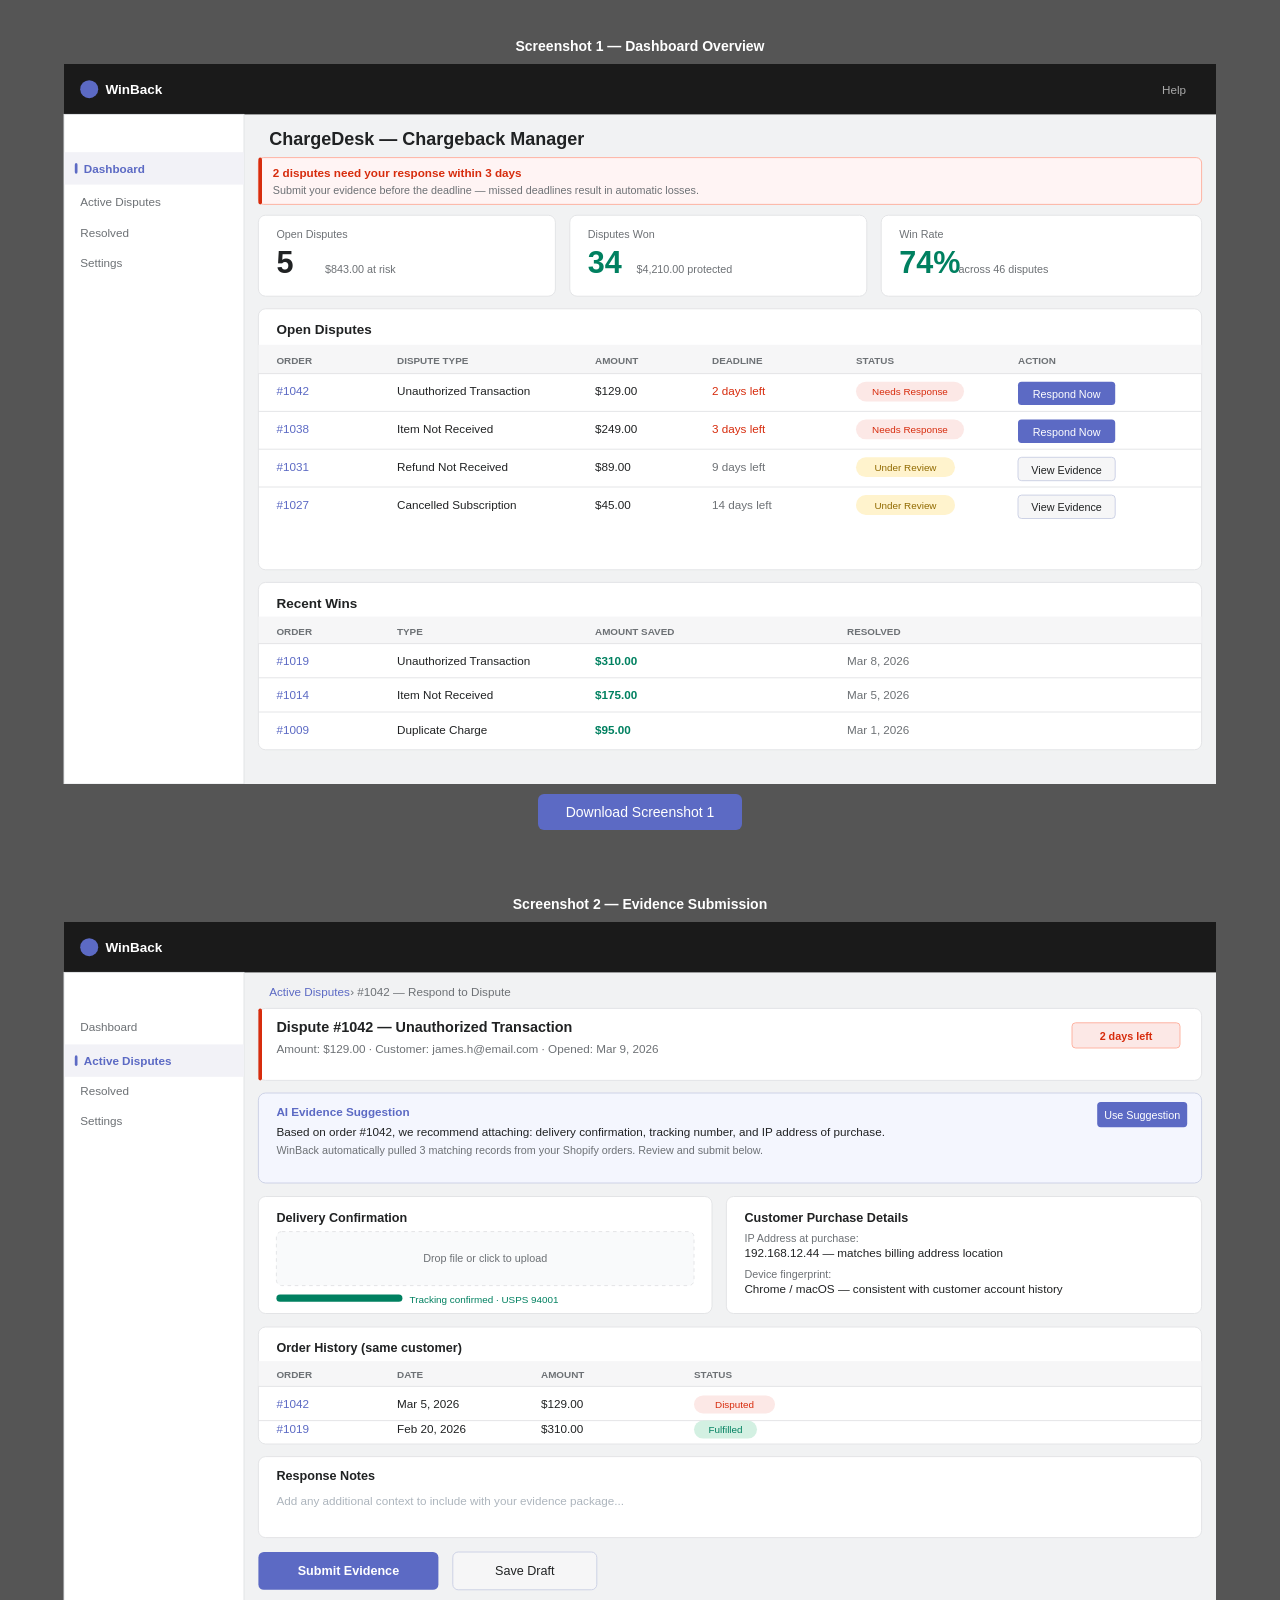
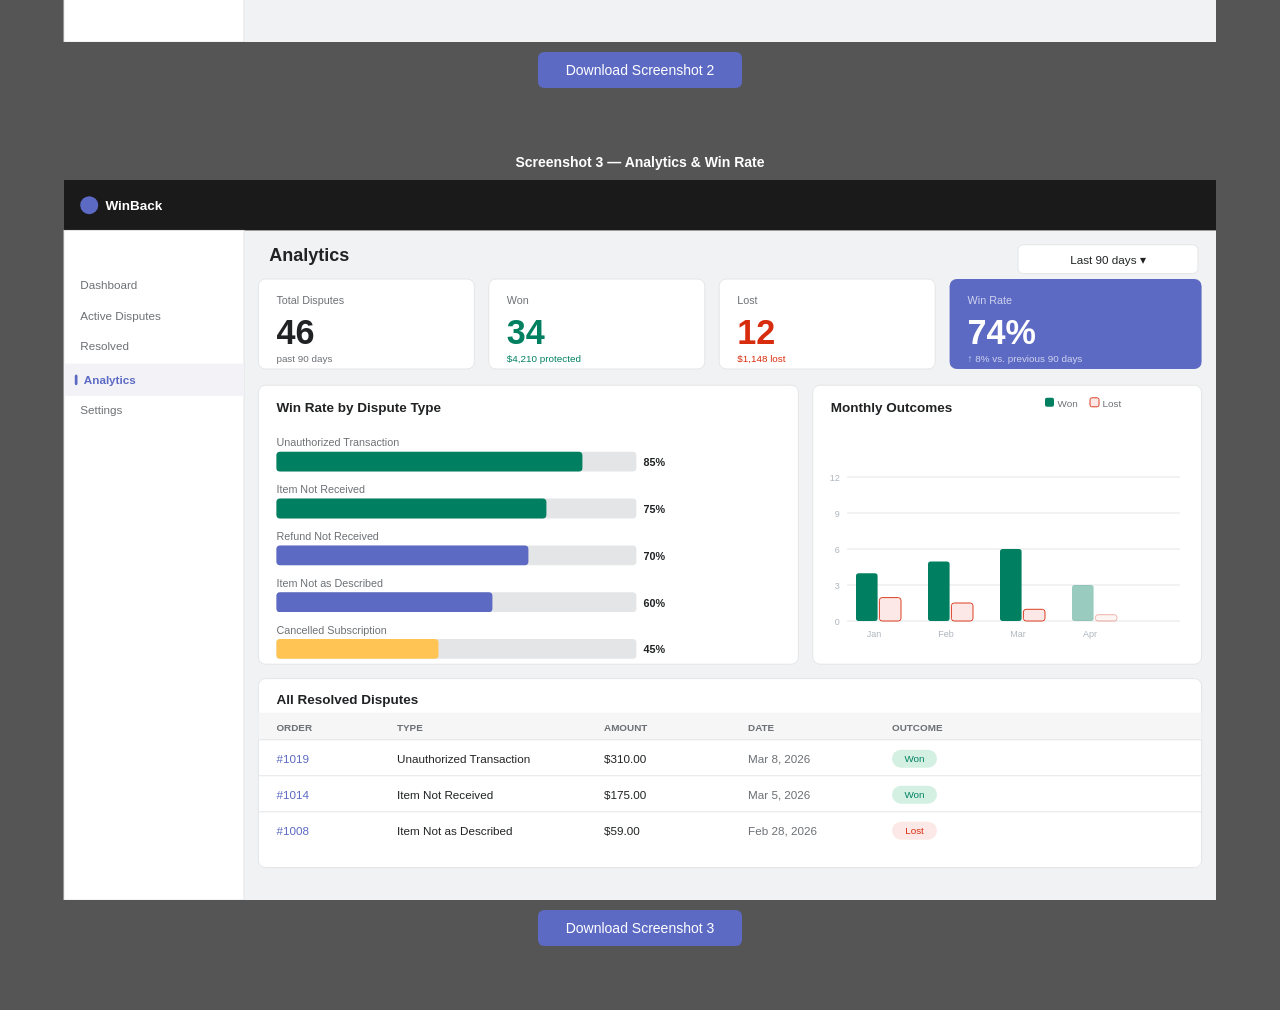
==== shopify-screenshot.html @ 207eb1f0 "Add self-contained Shopify screenshot export with all 3 screenshots Replaces screenshot-export.html " ====
<!DOCTYPE html>
<html>
<head>
<meta charset="utf-8">
<title>Shopify Screenshot Export</title>
<style>
  body { background: #555; display: flex; flex-direction: column; align-items: center; padding: 30px; font-family: sans-serif; gap: 40px; }
  .card { display: flex; flex-direction: column; align-items: center; gap: 10px; }
  .label { color: #fff; font-size: 14px; font-weight: 600; }
  button { padding: 10px 28px; background: #5c6ac4; color: #fff; border: none; border-radius: 6px; font-size: 14px; cursor: pointer; }
  button:hover { background: #4959bd; }
  .status { color: #cfe; font-size: 12px; min-height: 16px; }
  canvas { display: none; }
</style>
</head>
<body>

<!-- ===================== SCREENSHOT 1: Dashboard ===================== -->
<div class="card">
  <div class="label">Screenshot 1 — Dashboard Overview</div>
  <svg id="s1" xmlns="http://www.w3.org/2000/svg" width="1280" height="720" viewBox="0 0 1280 800">
    <defs><style>text{font-family:-apple-system,BlinkMacSystemFont,'Segoe UI',sans-serif;}</style></defs>
    <rect width="1280" height="800" fill="#f1f2f3"/>
    <!-- Nav -->
    <rect width="1280" height="56" fill="#1a1a1a"/>
    <circle cx="28" cy="28" r="10" fill="#5c6ac4"/>
    <text x="46" y="33" fill="#fff" font-size="15" font-weight="600">WinBack</text>
    <text x="1220" y="33" fill="#aaa" font-size="13">Help</text>
    <!-- Sidebar -->
    <rect x="0" y="56" width="200" height="744" fill="#fff" stroke="#e1e3e5" stroke-width="1"/>
    <rect x="0" y="98" width="200" height="36" fill="#f2f2f7"/>
    <rect x="12" y="110" width="3" height="12" rx="2" fill="#5c6ac4"/>
    <text x="22" y="121" fill="#5c6ac4" font-size="13" font-weight="600">Dashboard</text>
    <text x="18" y="158" fill="#6d7175" font-size="13">Active Disputes</text>
    <text x="18" y="192" fill="#6d7175" font-size="13">Resolved</text>
    <text x="18" y="226" fill="#6d7175" font-size="13">Settings</text>
    <!-- Page title -->
    <text x="228" y="90" fill="#202223" font-size="20" font-weight="700">ChargeDesk — Chargeback Manager</text>
    <!-- Alert banner -->
    <rect x="216" y="104" width="1048" height="52" rx="6" fill="#fff4f4" stroke="#fead9a" stroke-width="1"/>
    <rect x="216" y="104" width="4" height="52" rx="2" fill="#d72c0d"/>
    <text x="232" y="126" fill="#d72c0d" font-size="13" font-weight="600">2 disputes need your response within 3 days</text>
    <text x="232" y="144" fill="#6d7175" font-size="12">Submit your evidence before the deadline — missed deadlines result in automatic losses.</text>
    <!-- Stat cards -->
    <rect x="216" y="168" width="330" height="90" rx="8" fill="#fff" stroke="#e1e3e5" stroke-width="1"/>
    <text x="236" y="193" fill="#6d7175" font-size="12">Open Disputes</text>
    <text x="236" y="232" fill="#202223" font-size="34" font-weight="700">5</text>
    <text x="290" y="232" fill="#6d7175" font-size="12">$843.00 at risk</text>
    <rect x="562" y="168" width="330" height="90" rx="8" fill="#fff" stroke="#e1e3e5" stroke-width="1"/>
    <text x="582" y="193" fill="#6d7175" font-size="12">Disputes Won</text>
    <text x="582" y="232" fill="#008060" font-size="34" font-weight="700">34</text>
    <text x="636" y="232" fill="#6d7175" font-size="12">$4,210.00 protected</text>
    <rect x="908" y="168" width="356" height="90" rx="8" fill="#fff" stroke="#e1e3e5" stroke-width="1"/>
    <text x="928" y="193" fill="#6d7175" font-size="12">Win Rate</text>
    <text x="928" y="232" fill="#008060" font-size="34" font-weight="700">74%</text>
    <text x="994" y="232" fill="#6d7175" font-size="12">across 46 disputes</text>
    <!-- Open Disputes table -->
    <rect x="216" y="272" width="1048" height="290" rx="8" fill="#fff" stroke="#e1e3e5" stroke-width="1"/>
    <text x="236" y="300" fill="#202223" font-size="15" font-weight="600">Open Disputes</text>
    <rect x="216" y="312" width="1048" height="32" fill="#f6f6f7"/>
    <text x="236" y="333" fill="#6d7175" font-size="11" font-weight="600">ORDER</text>
    <text x="370" y="333" fill="#6d7175" font-size="11" font-weight="600">DISPUTE TYPE</text>
    <text x="590" y="333" fill="#6d7175" font-size="11" font-weight="600">AMOUNT</text>
    <text x="720" y="333" fill="#6d7175" font-size="11" font-weight="600">DEADLINE</text>
    <text x="880" y="333" fill="#6d7175" font-size="11" font-weight="600">STATUS</text>
    <text x="1060" y="333" fill="#6d7175" font-size="11" font-weight="600">ACTION</text>
    <line x1="216" y1="344" x2="1264" y2="344" stroke="#e1e3e5" stroke-width="1"/>
    <text x="236" y="368" fill="#5c6ac4" font-size="13">#1042</text>
    <text x="370" y="368" fill="#202223" font-size="13">Unauthorized Transaction</text>
    <text x="590" y="368" fill="#202223" font-size="13">$129.00</text>
    <text x="720" y="368" fill="#d72c0d" font-size="13">2 days left</text>
    <rect x="880" y="353" width="120" height="22" rx="11" fill="#fce8e6"/>
    <text x="940" y="368" fill="#d72c0d" font-size="11" text-anchor="middle">Needs Response</text>
    <rect x="1060" y="353" width="108" height="26" rx="4" fill="#5c6ac4"/>
    <text x="1114" y="371" fill="#fff" font-size="12" text-anchor="middle">Respond Now</text>
    <line x1="216" y1="386" x2="1264" y2="386" stroke="#e1e3e5" stroke-width="1"/>
    <text x="236" y="410" fill="#5c6ac4" font-size="13">#1038</text>
    <text x="370" y="410" fill="#202223" font-size="13">Item Not Received</text>
    <text x="590" y="410" fill="#202223" font-size="13">$249.00</text>
    <text x="720" y="410" fill="#d72c0d" font-size="13">3 days left</text>
    <rect x="880" y="395" width="120" height="22" rx="11" fill="#fce8e6"/>
    <text x="940" y="410" fill="#d72c0d" font-size="11" text-anchor="middle">Needs Response</text>
    <rect x="1060" y="395" width="108" height="26" rx="4" fill="#5c6ac4"/>
    <text x="1114" y="413" fill="#fff" font-size="12" text-anchor="middle">Respond Now</text>
    <line x1="216" y1="428" x2="1264" y2="428" stroke="#e1e3e5" stroke-width="1"/>
    <text x="236" y="452" fill="#5c6ac4" font-size="13">#1031</text>
    <text x="370" y="452" fill="#202223" font-size="13">Refund Not Received</text>
    <text x="590" y="452" fill="#202223" font-size="13">$89.00</text>
    <text x="720" y="452" fill="#6d7175" font-size="13">9 days left</text>
    <rect x="880" y="437" width="110" height="22" rx="11" fill="#fff3cd"/>
    <text x="935" y="452" fill="#916a00" font-size="11" text-anchor="middle">Under Review</text>
    <rect x="1060" y="437" width="108" height="26" rx="4" fill="#f6f6f7" stroke="#c9cfe4" stroke-width="1"/>
    <text x="1114" y="455" fill="#202223" font-size="12" text-anchor="middle">View Evidence</text>
    <line x1="216" y1="470" x2="1264" y2="470" stroke="#e1e3e5" stroke-width="1"/>
    <text x="236" y="494" fill="#5c6ac4" font-size="13">#1027</text>
    <text x="370" y="494" fill="#202223" font-size="13">Cancelled Subscription</text>
    <text x="590" y="494" fill="#202223" font-size="13">$45.00</text>
    <text x="720" y="494" fill="#6d7175" font-size="13">14 days left</text>
    <rect x="880" y="479" width="110" height="22" rx="11" fill="#fff3cd"/>
    <text x="935" y="494" fill="#916a00" font-size="11" text-anchor="middle">Under Review</text>
    <rect x="1060" y="479" width="108" height="26" rx="4" fill="#f6f6f7" stroke="#c9cfe4" stroke-width="1"/>
    <text x="1114" y="497" fill="#202223" font-size="12" text-anchor="middle">View Evidence</text>
    <!-- Recent wins -->
    <rect x="216" y="576" width="1048" height="186" rx="8" fill="#fff" stroke="#e1e3e5" stroke-width="1"/>
    <text x="236" y="604" fill="#202223" font-size="15" font-weight="600">Recent Wins</text>
    <rect x="216" y="614" width="1048" height="30" fill="#f6f6f7"/>
    <text x="236" y="634" fill="#6d7175" font-size="11" font-weight="600">ORDER</text>
    <text x="370" y="634" fill="#6d7175" font-size="11" font-weight="600">TYPE</text>
    <text x="590" y="634" fill="#6d7175" font-size="11" font-weight="600">AMOUNT SAVED</text>
    <text x="870" y="634" fill="#6d7175" font-size="11" font-weight="600">RESOLVED</text>
    <line x1="216" y1="644" x2="1264" y2="644" stroke="#e1e3e5" stroke-width="1"/>
    <text x="236" y="668" fill="#5c6ac4" font-size="13">#1019</text>
    <text x="370" y="668" fill="#202223" font-size="13">Unauthorized Transaction</text>
    <text x="590" y="668" fill="#008060" font-size="13" font-weight="600">$310.00</text>
    <text x="870" y="668" fill="#6d7175" font-size="13">Mar 8, 2026</text>
    <line x1="216" y1="682" x2="1264" y2="682" stroke="#e1e3e5" stroke-width="1"/>
    <text x="236" y="706" fill="#5c6ac4" font-size="13">#1014</text>
    <text x="370" y="706" fill="#202223" font-size="13">Item Not Received</text>
    <text x="590" y="706" fill="#008060" font-size="13" font-weight="600">$175.00</text>
    <text x="870" y="706" fill="#6d7175" font-size="13">Mar 5, 2026</text>
    <line x1="216" y1="720" x2="1264" y2="720" stroke="#e1e3e5" stroke-width="1"/>
    <text x="236" y="744" fill="#5c6ac4" font-size="13">#1009</text>
    <text x="370" y="744" fill="#202223" font-size="13">Duplicate Charge</text>
    <text x="590" y="744" fill="#008060" font-size="13" font-weight="600">$95.00</text>
    <text x="870" y="744" fill="#6d7175" font-size="13">Mar 1, 2026</text>
  </svg>
  <button onclick="dl('s1','winback-screenshot-1.png','st1')">Download Screenshot 1</button>
  <div class="status" id="st1"></div>
</div>

<!-- ===================== SCREENSHOT 2: Evidence Submission ===================== -->
<div class="card">
  <div class="label">Screenshot 2 — Evidence Submission</div>
  <svg id="s2" xmlns="http://www.w3.org/2000/svg" width="1280" height="720" viewBox="0 0 1280 800">
    <defs><style>text{font-family:-apple-system,BlinkMacSystemFont,'Segoe UI',sans-serif;}</style></defs>
    <rect width="1280" height="800" fill="#f1f2f3"/>
    <!-- Nav -->
    <rect width="1280" height="56" fill="#1a1a1a"/>
    <circle cx="28" cy="28" r="10" fill="#5c6ac4"/>
    <text x="46" y="33" fill="#fff" font-size="15" font-weight="600">WinBack</text>
    <!-- Sidebar -->
    <rect x="0" y="56" width="200" height="744" fill="#fff" stroke="#e1e3e5" stroke-width="1"/>
    <text x="18" y="121" fill="#6d7175" font-size="13">Dashboard</text>
    <rect x="0" y="136" width="200" height="36" fill="#f2f2f7"/>
    <rect x="12" y="148" width="3" height="12" rx="2" fill="#5c6ac4"/>
    <text x="22" y="159" fill="#5c6ac4" font-size="13" font-weight="600">Active Disputes</text>
    <text x="18" y="192" fill="#6d7175" font-size="13">Resolved</text>
    <text x="18" y="226" fill="#6d7175" font-size="13">Settings</text>
    <!-- Breadcrumb -->
    <text x="228" y="82" fill="#5c6ac4" font-size="13">Active Disputes</text>
    <text x="318" y="82" fill="#6d7175" font-size="13"> › #1042 — Respond to Dispute</text>
    <!-- Dispute header card -->
    <rect x="216" y="96" width="1048" height="80" rx="8" fill="#fff" stroke="#e1e3e5" stroke-width="1"/>
    <rect x="216" y="96" width="4" height="80" rx="2" fill="#d72c0d"/>
    <text x="236" y="122" fill="#202223" font-size="16" font-weight="700">Dispute #1042 — Unauthorized Transaction</text>
    <text x="236" y="146" fill="#6d7175" font-size="13">Amount: $129.00 · Customer: james.h@email.com · Opened: Mar 9, 2026</text>
    <rect x="1120" y="112" width="120" height="28" rx="4" fill="#fce8e6" stroke="#fead9a" stroke-width="1"/>
    <text x="1180" y="131" fill="#d72c0d" font-size="12" text-anchor="middle" font-weight="600">2 days left</text>
    <!-- AI Suggestion box -->
    <rect x="216" y="190" width="1048" height="100" rx="8" fill="#f4f6fe" stroke="#c9cfe4" stroke-width="1"/>
    <text x="236" y="216" fill="#5c6ac4" font-size="13" font-weight="600">AI Evidence Suggestion</text>
    <text x="236" y="238" fill="#202223" font-size="13">Based on order #1042, we recommend attaching: delivery confirmation, tracking number, and IP address of purchase.</text>
    <text x="236" y="258" fill="#6d7175" font-size="12">WinBack automatically pulled 3 matching records from your Shopify orders. Review and submit below.</text>
    <rect x="1148" y="200" width="100" height="28" rx="4" fill="#5c6ac4"/>
    <text x="1198" y="219" fill="#fff" font-size="12" text-anchor="middle">Use Suggestion</text>
    <!-- Evidence sections -->
    <!-- Delivery confirmation -->
    <rect x="216" y="305" width="504" height="130" rx="8" fill="#fff" stroke="#e1e3e5" stroke-width="1"/>
    <text x="236" y="333" fill="#202223" font-size="14" font-weight="600">Delivery Confirmation</text>
    <rect x="236" y="344" width="464" height="60" rx="6" fill="#f9fafb" stroke="#e1e3e5" stroke-width="1" stroke-dasharray="4,4"/>
    <text x="468" y="378" fill="#6d7175" font-size="12" text-anchor="middle">Drop file or click to upload</text>
    <rect x="236" y="414" width="140" height="8" rx="4" fill="#008060"/>
    <text x="384" y="423" fill="#008060" font-size="11"> Tracking confirmed · USPS 94001</text>
    <!-- Customer details -->
    <rect x="736" y="305" width="528" height="130" rx="8" fill="#fff" stroke="#e1e3e5" stroke-width="1"/>
    <text x="756" y="333" fill="#202223" font-size="14" font-weight="600">Customer Purchase Details</text>
    <text x="756" y="356" fill="#6d7175" font-size="12">IP Address at purchase:</text>
    <text x="756" y="372" fill="#202223" font-size="13">192.168.12.44 — matches billing address location</text>
    <text x="756" y="396" fill="#6d7175" font-size="12">Device fingerprint:</text>
    <text x="756" y="412" fill="#202223" font-size="13">Chrome / macOS — consistent with customer account history</text>
    <!-- Order history -->
    <rect x="216" y="450" width="1048" height="130" rx="8" fill="#fff" stroke="#e1e3e5" stroke-width="1"/>
    <text x="236" y="478" fill="#202223" font-size="14" font-weight="600">Order History (same customer)</text>
    <rect x="216" y="488" width="1048" height="28" fill="#f6f6f7"/>
    <text x="236" y="507" fill="#6d7175" font-size="11" font-weight="600">ORDER</text>
    <text x="370" y="507" fill="#6d7175" font-size="11" font-weight="600">DATE</text>
    <text x="530" y="507" fill="#6d7175" font-size="11" font-weight="600">AMOUNT</text>
    <text x="700" y="507" fill="#6d7175" font-size="11" font-weight="600">STATUS</text>
    <line x1="216" y1="516" x2="1264" y2="516" stroke="#e1e3e5" stroke-width="1"/>
    <text x="236" y="540" fill="#5c6ac4" font-size="13">#1042</text>
    <text x="370" y="540" fill="#202223" font-size="13">Mar 5, 2026</text>
    <text x="530" y="540" fill="#202223" font-size="13">$129.00</text>
    <rect x="700" y="526" width="90" height="20" rx="10" fill="#fce8e6"/>
    <text x="745" y="540" fill="#d72c0d" font-size="11" text-anchor="middle">Disputed</text>
    <line x1="216" y1="554" x2="1264" y2="554" stroke="#e1e3e5" stroke-width="1"/>
    <text x="236" y="568" fill="#5c6ac4" font-size="13">#1019</text>
    <text x="370" y="568" fill="#202223" font-size="13">Feb 20, 2026</text>
    <text x="530" y="568" fill="#202223" font-size="13">$310.00</text>
    <rect x="700" y="554" width="70" height="20" rx="10" fill="#d3f0e2"/>
    <text x="735" y="568" fill="#008060" font-size="11" text-anchor="middle">Fulfilled</text>
    <!-- Response notes -->
    <rect x="216" y="594" width="1048" height="90" rx="8" fill="#fff" stroke="#e1e3e5" stroke-width="1"/>
    <text x="236" y="620" fill="#202223" font-size="14" font-weight="600">Response Notes</text>
    <text x="236" y="648" fill="#adb5bd" font-size="13">Add any additional context to include with your evidence package...</text>
    <!-- Submit button -->
    <rect x="216" y="700" width="200" height="42" rx="6" fill="#5c6ac4"/>
    <text x="316" y="726" fill="#fff" font-size="14" text-anchor="middle" font-weight="600">Submit Evidence</text>
    <rect x="432" y="700" width="160" height="42" rx="6" fill="#f6f6f7" stroke="#c9cfe4" stroke-width="1"/>
    <text x="512" y="726" fill="#202223" font-size="14" text-anchor="middle">Save Draft</text>
  </svg>
  <button onclick="dl('s2','winback-screenshot-2.png','st2')">Download Screenshot 2</button>
  <div class="status" id="st2"></div>
</div>

<!-- ===================== SCREENSHOT 3: Analytics / Win Rate ===================== -->
<div class="card">
  <div class="label">Screenshot 3 — Analytics &amp; Win Rate</div>
  <svg id="s3" xmlns="http://www.w3.org/2000/svg" width="1280" height="720" viewBox="0 0 1280 800">
    <defs><style>text{font-family:-apple-system,BlinkMacSystemFont,'Segoe UI',sans-serif;}</style></defs>
    <rect width="1280" height="800" fill="#f1f2f3"/>
    <!-- Nav -->
    <rect width="1280" height="56" fill="#1a1a1a"/>
    <circle cx="28" cy="28" r="10" fill="#5c6ac4"/>
    <text x="46" y="33" fill="#fff" font-size="15" font-weight="600">WinBack</text>
    <!-- Sidebar -->
    <rect x="0" y="56" width="200" height="744" fill="#fff" stroke="#e1e3e5" stroke-width="1"/>
    <text x="18" y="121" fill="#6d7175" font-size="13">Dashboard</text>
    <text x="18" y="155" fill="#6d7175" font-size="13">Active Disputes</text>
    <text x="18" y="189" fill="#6d7175" font-size="13">Resolved</text>
    <rect x="0" y="204" width="200" height="36" fill="#f2f2f7"/>
    <rect x="12" y="216" width="3" height="12" rx="2" fill="#5c6ac4"/>
    <text x="22" y="227" fill="#5c6ac4" font-size="13" font-weight="600">Analytics</text>
    <text x="18" y="260" fill="#6d7175" font-size="13">Settings</text>
    <!-- Page title -->
    <text x="228" y="90" fill="#202223" font-size="20" font-weight="700">Analytics</text>
    <!-- Date filter -->
    <rect x="1060" y="72" width="200" height="32" rx="6" fill="#fff" stroke="#e1e3e5" stroke-width="1"/>
    <text x="1160" y="93" fill="#202223" font-size="13" text-anchor="middle">Last 90 days ▾</text>
    <!-- Top stat cards -->
    <rect x="216" y="110" width="240" height="100" rx="8" fill="#fff" stroke="#e1e3e5" stroke-width="1"/>
    <text x="236" y="138" fill="#6d7175" font-size="12">Total Disputes</text>
    <text x="236" y="182" fill="#202223" font-size="38" font-weight="700">46</text>
    <text x="236" y="202" fill="#6d7175" font-size="11">past 90 days</text>

    <rect x="472" y="110" width="240" height="100" rx="8" fill="#fff" stroke="#e1e3e5" stroke-width="1"/>
    <text x="492" y="138" fill="#6d7175" font-size="12">Won</text>
    <text x="492" y="182" fill="#008060" font-size="38" font-weight="700">34</text>
    <text x="492" y="202" fill="#008060" font-size="11">$4,210 protected</text>

    <rect x="728" y="110" width="240" height="100" rx="8" fill="#fff" stroke="#e1e3e5" stroke-width="1"/>
    <text x="748" y="138" fill="#6d7175" font-size="12">Lost</text>
    <text x="748" y="182" fill="#d72c0d" font-size="38" font-weight="700">12</text>
    <text x="748" y="202" fill="#d72c0d" font-size="11">$1,148 lost</text>

    <rect x="984" y="110" width="280" height="100" rx="8" fill="#5c6ac4"/>
    <text x="1004" y="138" fill="rgba(255,255,255,0.7)" font-size="12">Win Rate</text>
    <text x="1004" y="182" fill="#fff" font-size="38" font-weight="700">74%</text>
    <text x="1004" y="202" fill="rgba(255,255,255,0.7)" font-size="11">↑ 8% vs. previous 90 days</text>

    <!-- Win rate by type chart -->
    <rect x="216" y="228" width="600" height="310" rx="8" fill="#fff" stroke="#e1e3e5" stroke-width="1"/>
    <text x="236" y="258" fill="#202223" font-size="15" font-weight="600">Win Rate by Dispute Type</text>
    <!-- bars -->
    <!-- Unauthorized -->
    <text x="236" y="296" fill="#6d7175" font-size="12">Unauthorized Transaction</text>
    <rect x="236" y="302" width="400" height="22" rx="4" fill="#e4e5e7"/>
    <rect x="236" y="302" width="340" height="22" rx="4" fill="#008060"/>
    <text x="644" y="318" fill="#202223" font-size="12" font-weight="600">85%</text>
    <!-- Item Not Received -->
    <text x="236" y="348" fill="#6d7175" font-size="12">Item Not Received</text>
    <rect x="236" y="354" width="400" height="22" rx="4" fill="#e4e5e7"/>
    <rect x="236" y="354" width="300" height="22" rx="4" fill="#008060"/>
    <text x="644" y="370" fill="#202223" font-size="12" font-weight="600">75%</text>
    <!-- Refund Not Received -->
    <text x="236" y="400" fill="#6d7175" font-size="12">Refund Not Received</text>
    <rect x="236" y="406" width="400" height="22" rx="4" fill="#e4e5e7"/>
    <rect x="236" y="406" width="280" height="22" rx="4" fill="#5c6ac4"/>
    <text x="644" y="422" fill="#202223" font-size="12" font-weight="600">70%</text>
    <!-- Item Not as Described -->
    <text x="236" y="452" fill="#6d7175" font-size="12">Item Not as Described</text>
    <rect x="236" y="458" width="400" height="22" rx="4" fill="#e4e5e7"/>
    <rect x="236" y="458" width="240" height="22" rx="4" fill="#5c6ac4"/>
    <text x="644" y="474" fill="#202223" font-size="12" font-weight="600">60%</text>
    <!-- Cancelled Subscription -->
    <text x="236" y="504" fill="#6d7175" font-size="12">Cancelled Subscription</text>
    <rect x="236" y="510" width="400" height="22" rx="4" fill="#e4e5e7"/>
    <rect x="236" y="510" width="180" height="22" rx="4" fill="#ffc453"/>
    <text x="644" y="526" fill="#202223" font-size="12" font-weight="600">45%</text>

    <!-- Monthly trend chart -->
    <rect x="832" y="228" width="432" height="310" rx="8" fill="#fff" stroke="#e1e3e5" stroke-width="1"/>
    <text x="852" y="258" fill="#202223" font-size="15" font-weight="600">Monthly Outcomes</text>
    <!-- Legend -->
    <rect x="1090" y="242" width="10" height="10" rx="2" fill="#008060"/>
    <text x="1104" y="252" fill="#6d7175" font-size="11">Won</text>
    <rect x="1140" y="242" width="10" height="10" rx="2" fill="#fce8e6" stroke="#d72c0d" stroke-width="1"/>
    <text x="1154" y="252" fill="#6d7175" font-size="11">Lost</text>
    <!-- Chart area -->
    <line x1="870" y1="490" x2="1240" y2="490" stroke="#e1e3e5" stroke-width="1"/>
    <line x1="870" y1="450" x2="1240" y2="450" stroke="#e1e3e5" stroke-width="1"/>
    <line x1="870" y1="410" x2="1240" y2="410" stroke="#e1e3e5" stroke-width="1"/>
    <line x1="870" y1="370" x2="1240" y2="370" stroke="#e1e3e5" stroke-width="1"/>
    <line x1="870" y1="330" x2="1240" y2="330" stroke="#e1e3e5" stroke-width="1"/>
    <!-- Y labels -->
    <text x="862" y="494" fill="#adb5bd" font-size="10" text-anchor="end">0</text>
    <text x="862" y="454" fill="#adb5bd" font-size="10" text-anchor="end">3</text>
    <text x="862" y="414" fill="#adb5bd" font-size="10" text-anchor="end">6</text>
    <text x="862" y="374" fill="#adb5bd" font-size="10" text-anchor="end">9</text>
    <text x="862" y="334" fill="#adb5bd" font-size="10" text-anchor="end">12</text>
    <!-- Bars: Jan -->
    <rect x="880" y="437" width="24" height="53" rx="3" fill="#008060"/>
    <rect x="906" y="464" width="24" height="26" rx="3" fill="#fce8e6" stroke="#d72c0d" stroke-width="1"/>
    <text x="900" y="508" fill="#adb5bd" font-size="10" text-anchor="middle">Jan</text>
    <!-- Feb -->
    <rect x="960" y="424" width="24" height="66" rx="3" fill="#008060"/>
    <rect x="986" y="470" width="24" height="20" rx="3" fill="#fce8e6" stroke="#d72c0d" stroke-width="1"/>
    <text x="980" y="508" fill="#adb5bd" font-size="10" text-anchor="middle">Feb</text>
    <!-- Mar -->
    <rect x="1040" y="410" width="24" height="80" rx="3" fill="#008060"/>
    <rect x="1066" y="477" width="24" height="13" rx="3" fill="#fce8e6" stroke="#d72c0d" stroke-width="1"/>
    <text x="1060" y="508" fill="#adb5bd" font-size="10" text-anchor="middle">Mar</text>
    <!-- Apr (partial) -->
    <rect x="1120" y="450" width="24" height="40" rx="3" fill="#008060" opacity="0.4"/>
    <rect x="1146" y="483" width="24" height="7" rx="3" fill="#fce8e6" stroke="#d72c0d" stroke-width="1" opacity="0.4"/>
    <text x="1140" y="508" fill="#adb5bd" font-size="10" text-anchor="middle">Apr</text>

    <!-- Bottom table: All resolved -->
    <rect x="216" y="554" width="1048" height="210" rx="8" fill="#fff" stroke="#e1e3e5" stroke-width="1"/>
    <text x="236" y="582" fill="#202223" font-size="15" font-weight="600">All Resolved Disputes</text>
    <rect x="216" y="592" width="1048" height="30" fill="#f6f6f7"/>
    <text x="236" y="612" fill="#6d7175" font-size="11" font-weight="600">ORDER</text>
    <text x="370" y="612" fill="#6d7175" font-size="11" font-weight="600">TYPE</text>
    <text x="600" y="612" fill="#6d7175" font-size="11" font-weight="600">AMOUNT</text>
    <text x="760" y="612" fill="#6d7175" font-size="11" font-weight="600">DATE</text>
    <text x="920" y="612" fill="#6d7175" font-size="11" font-weight="600">OUTCOME</text>
    <line x1="216" y1="622" x2="1264" y2="622" stroke="#e1e3e5" stroke-width="1"/>
    <text x="236" y="648" fill="#5c6ac4" font-size="13">#1019</text>
    <text x="370" y="648" fill="#202223" font-size="13">Unauthorized Transaction</text>
    <text x="600" y="648" fill="#202223" font-size="13">$310.00</text>
    <text x="760" y="648" fill="#6d7175" font-size="13">Mar 8, 2026</text>
    <rect x="920" y="633" width="50" height="20" rx="10" fill="#d3f0e2"/>
    <text x="945" y="647" fill="#008060" font-size="11" text-anchor="middle">Won</text>
    <line x1="216" y1="662" x2="1264" y2="662" stroke="#e1e3e5" stroke-width="1"/>
    <text x="236" y="688" fill="#5c6ac4" font-size="13">#1014</text>
    <text x="370" y="688" fill="#202223" font-size="13">Item Not Received</text>
    <text x="600" y="688" fill="#202223" font-size="13">$175.00</text>
    <text x="760" y="688" fill="#6d7175" font-size="13">Mar 5, 2026</text>
    <rect x="920" y="673" width="50" height="20" rx="10" fill="#d3f0e2"/>
    <text x="945" y="687" fill="#008060" font-size="11" text-anchor="middle">Won</text>
    <line x1="216" y1="702" x2="1264" y2="702" stroke="#e1e3e5" stroke-width="1"/>
    <text x="236" y="728" fill="#5c6ac4" font-size="13">#1008</text>
    <text x="370" y="728" fill="#202223" font-size="13">Item Not as Described</text>
    <text x="600" y="728" fill="#202223" font-size="13">$59.00</text>
    <text x="760" y="728" fill="#6d7175" font-size="13">Feb 28, 2026</text>
    <rect x="920" y="713" width="50" height="20" rx="10" fill="#fce8e6"/>
    <text x="945" y="727" fill="#d72c0d" font-size="11" text-anchor="middle">Lost</text>
  </svg>
  <button onclick="dl('s3','winback-screenshot-3.png','st3')">Download Screenshot 3</button>
  <div class="status" id="st3"></div>
</div>

<canvas id="c" width="1600" height="900"></canvas>

<script>
function dl(svgId, filename, statusId) {
  const status = document.getElementById(statusId);
  status.textContent = 'Generating...';
  const svg = document.getElementById(svgId);
  const canvas = document.getElementById('c');
  const ctx = canvas.getContext('2d');
  const svgData = new XMLSerializer().serializeToString(svg);
  const blob = new Blob([svgData], {type:'image/svg+xml;charset=utf-8'});
  const url = URL.createObjectURL(blob);
  const img = new Image();
  img.onload = function() {
    ctx.clearRect(0, 0, 1600, 900);
    ctx.drawImage(img, 0, 0, 1600, 900);
    URL.revokeObjectURL(url);
    canvas.toBlob(function(b) {
      const a = document.createElement('a');
      a.href = URL.createObjectURL(b);
      a.download = filename;
      a.click();
      status.textContent = 'Saved as ' + filename;
    }, 'image/png');
  };
  img.onerror = function() {
    status.textContent = 'Error — try Chrome or Firefox.';
  };
  img.src = url;
}
</script>
</body>
</html>
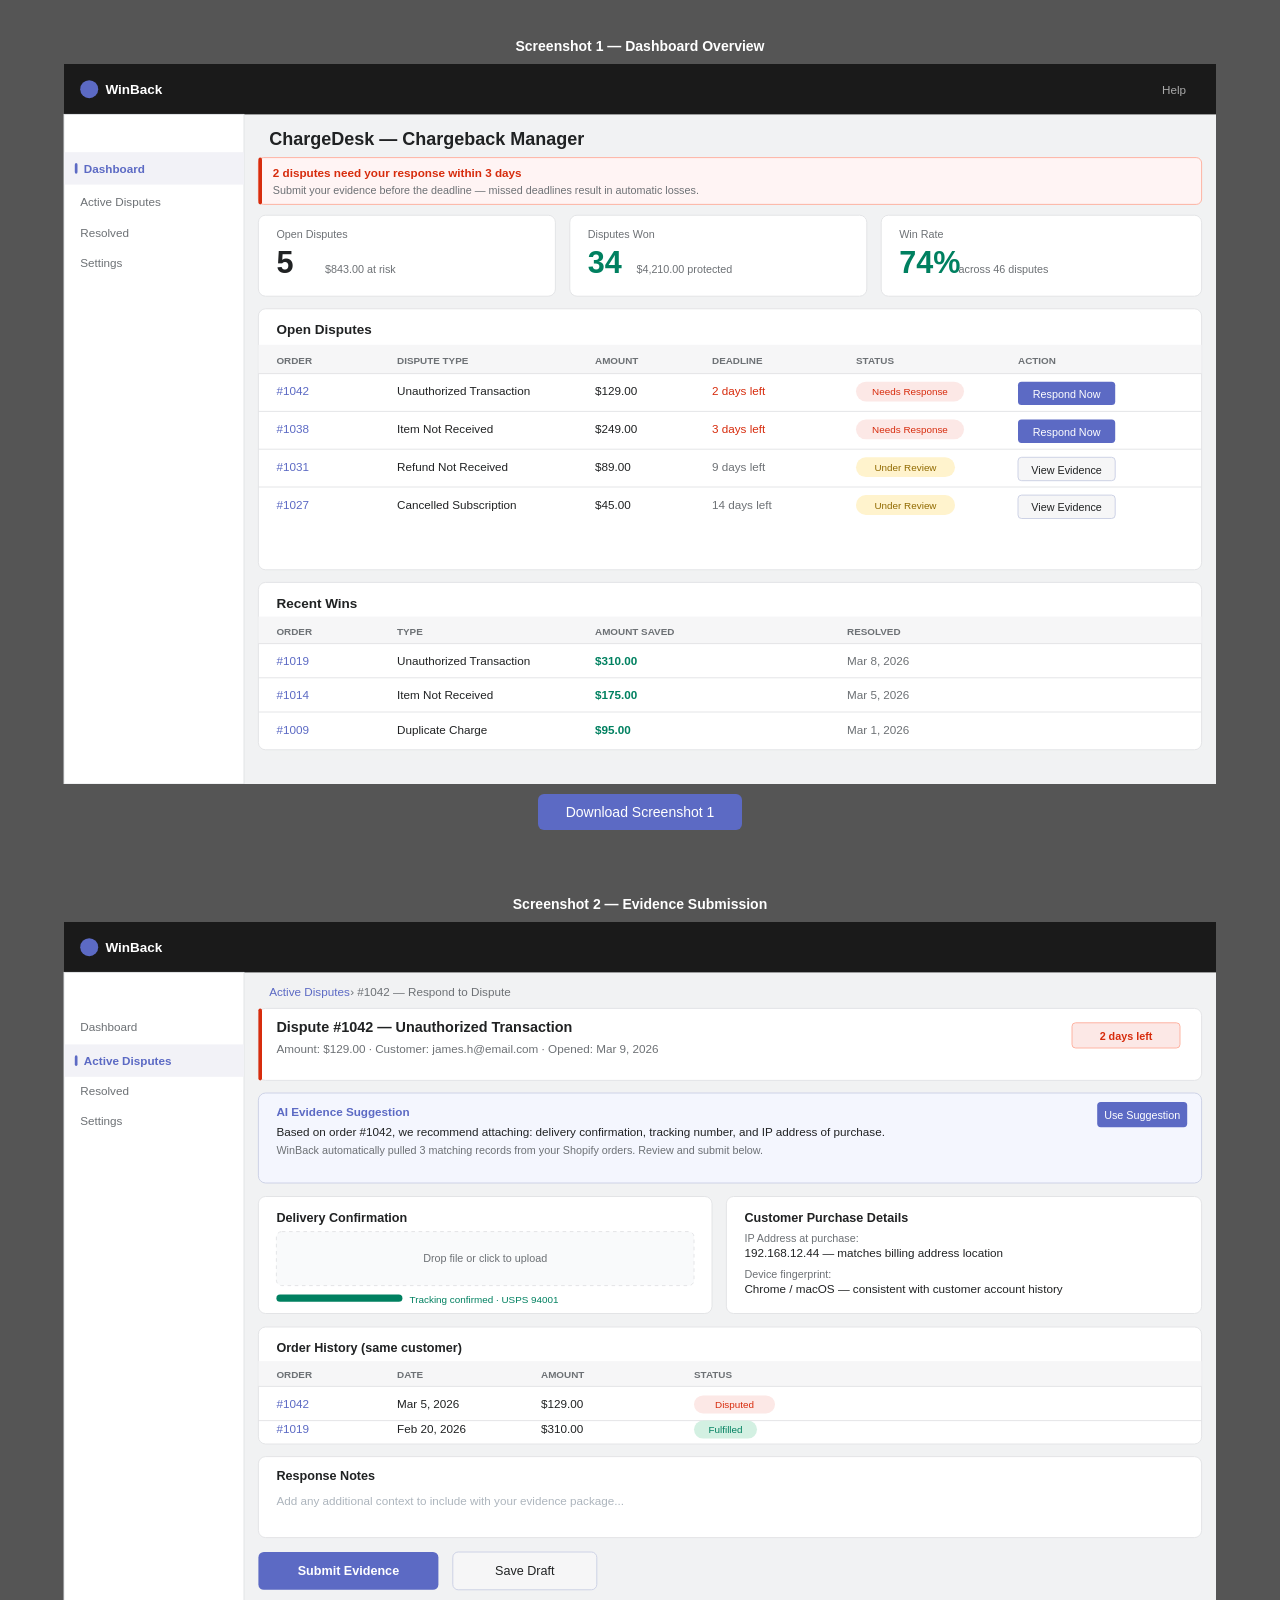
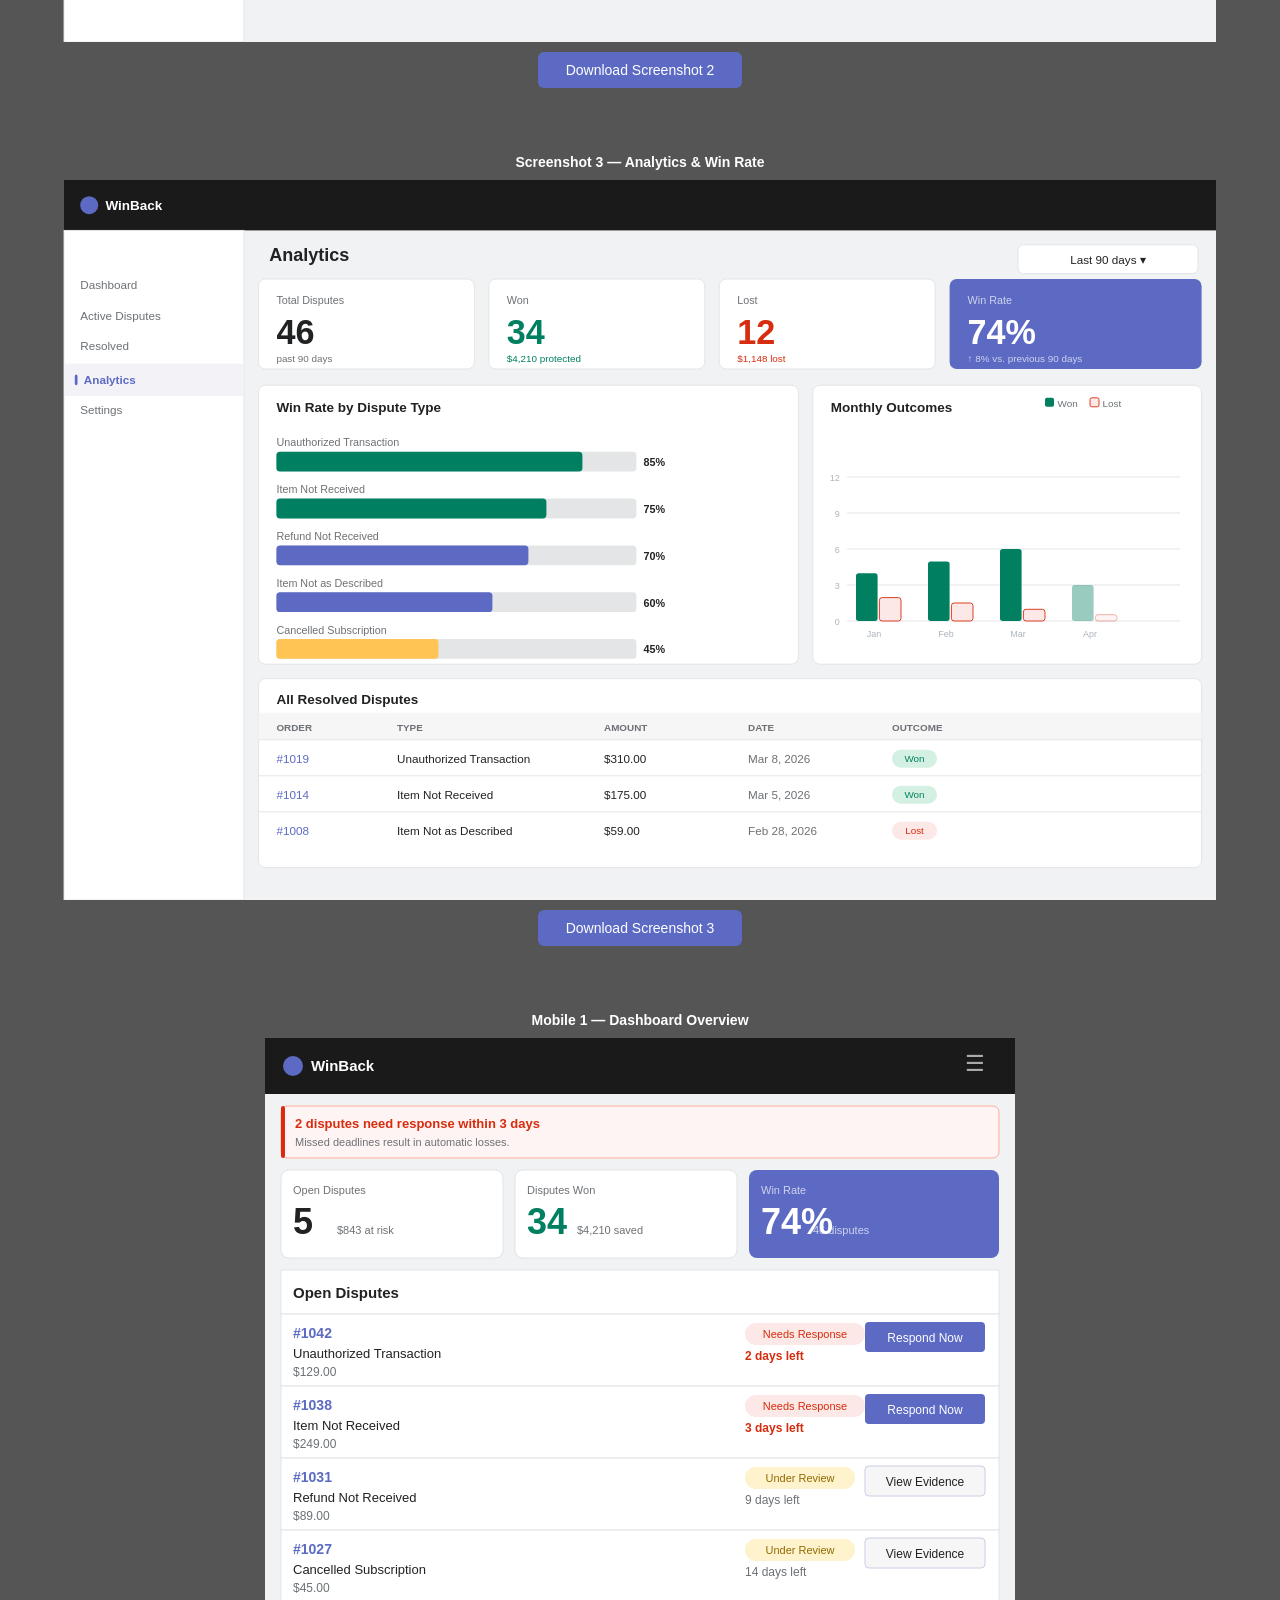
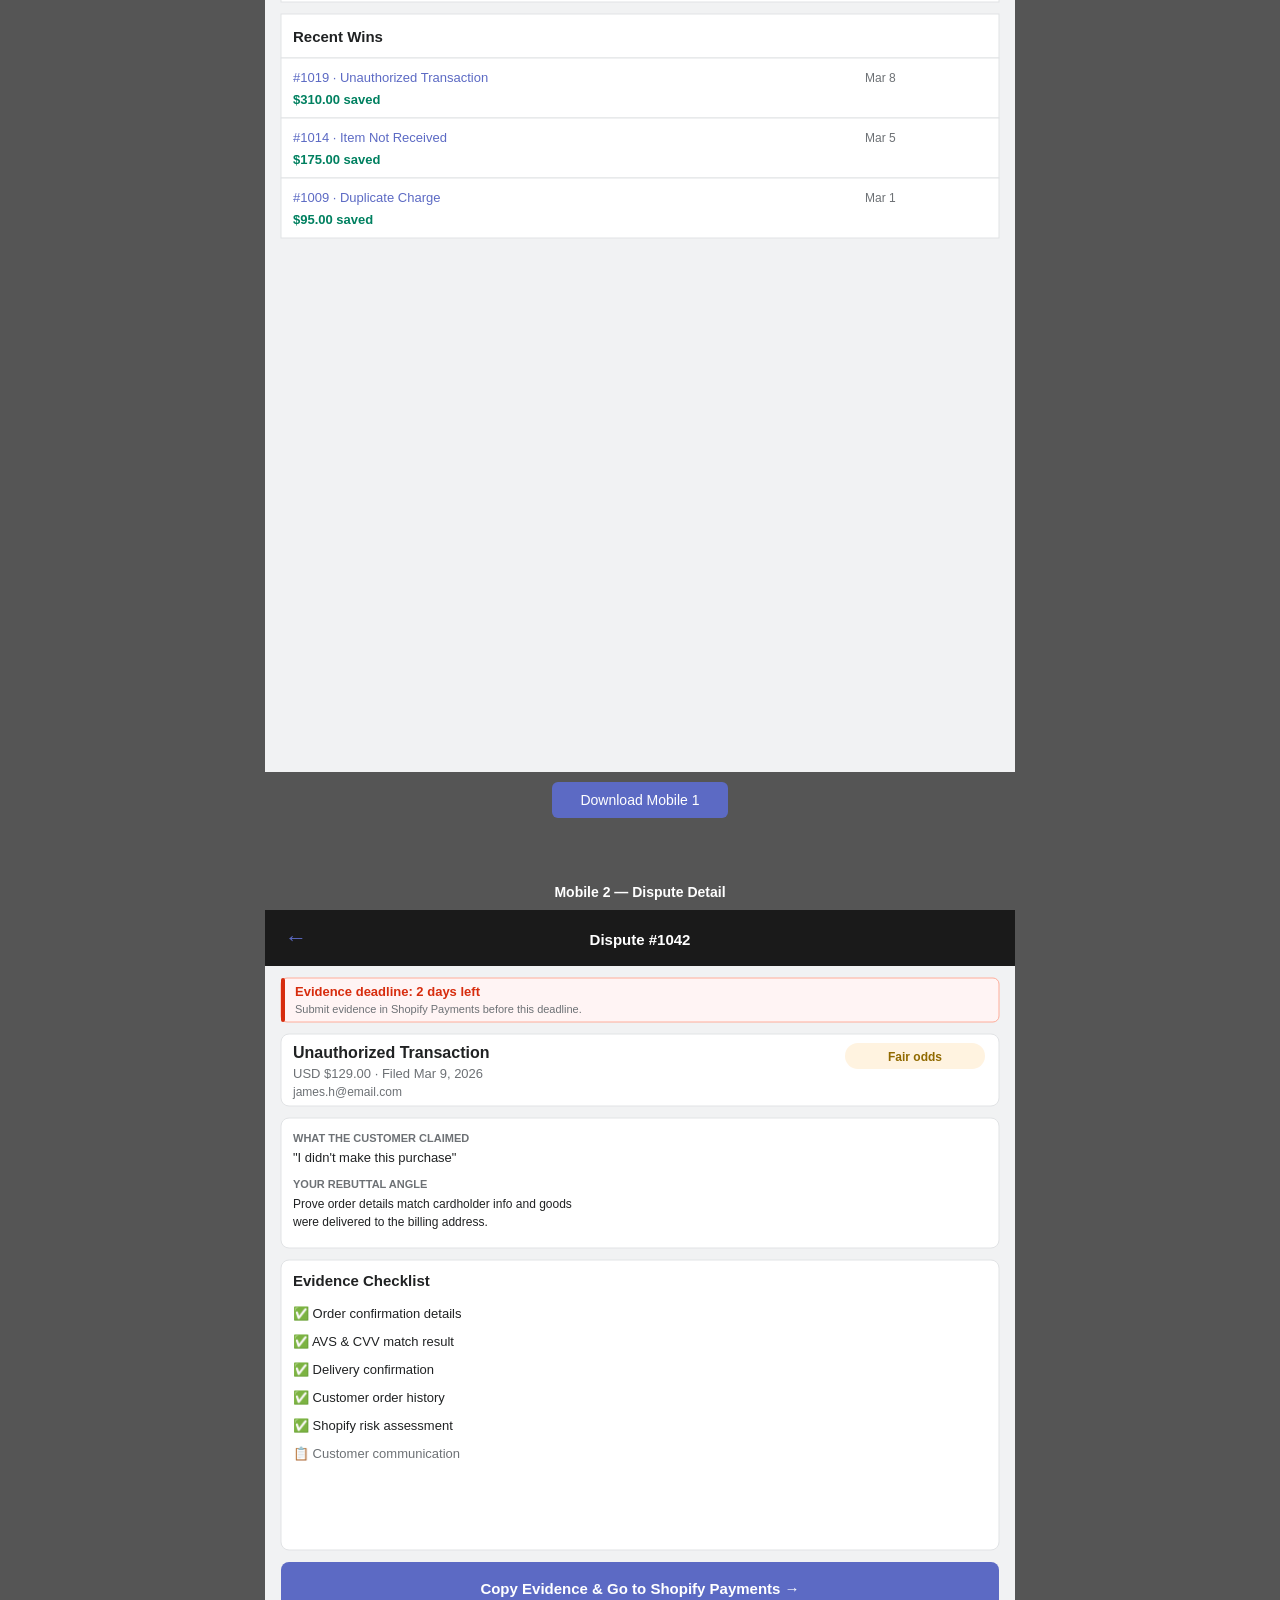
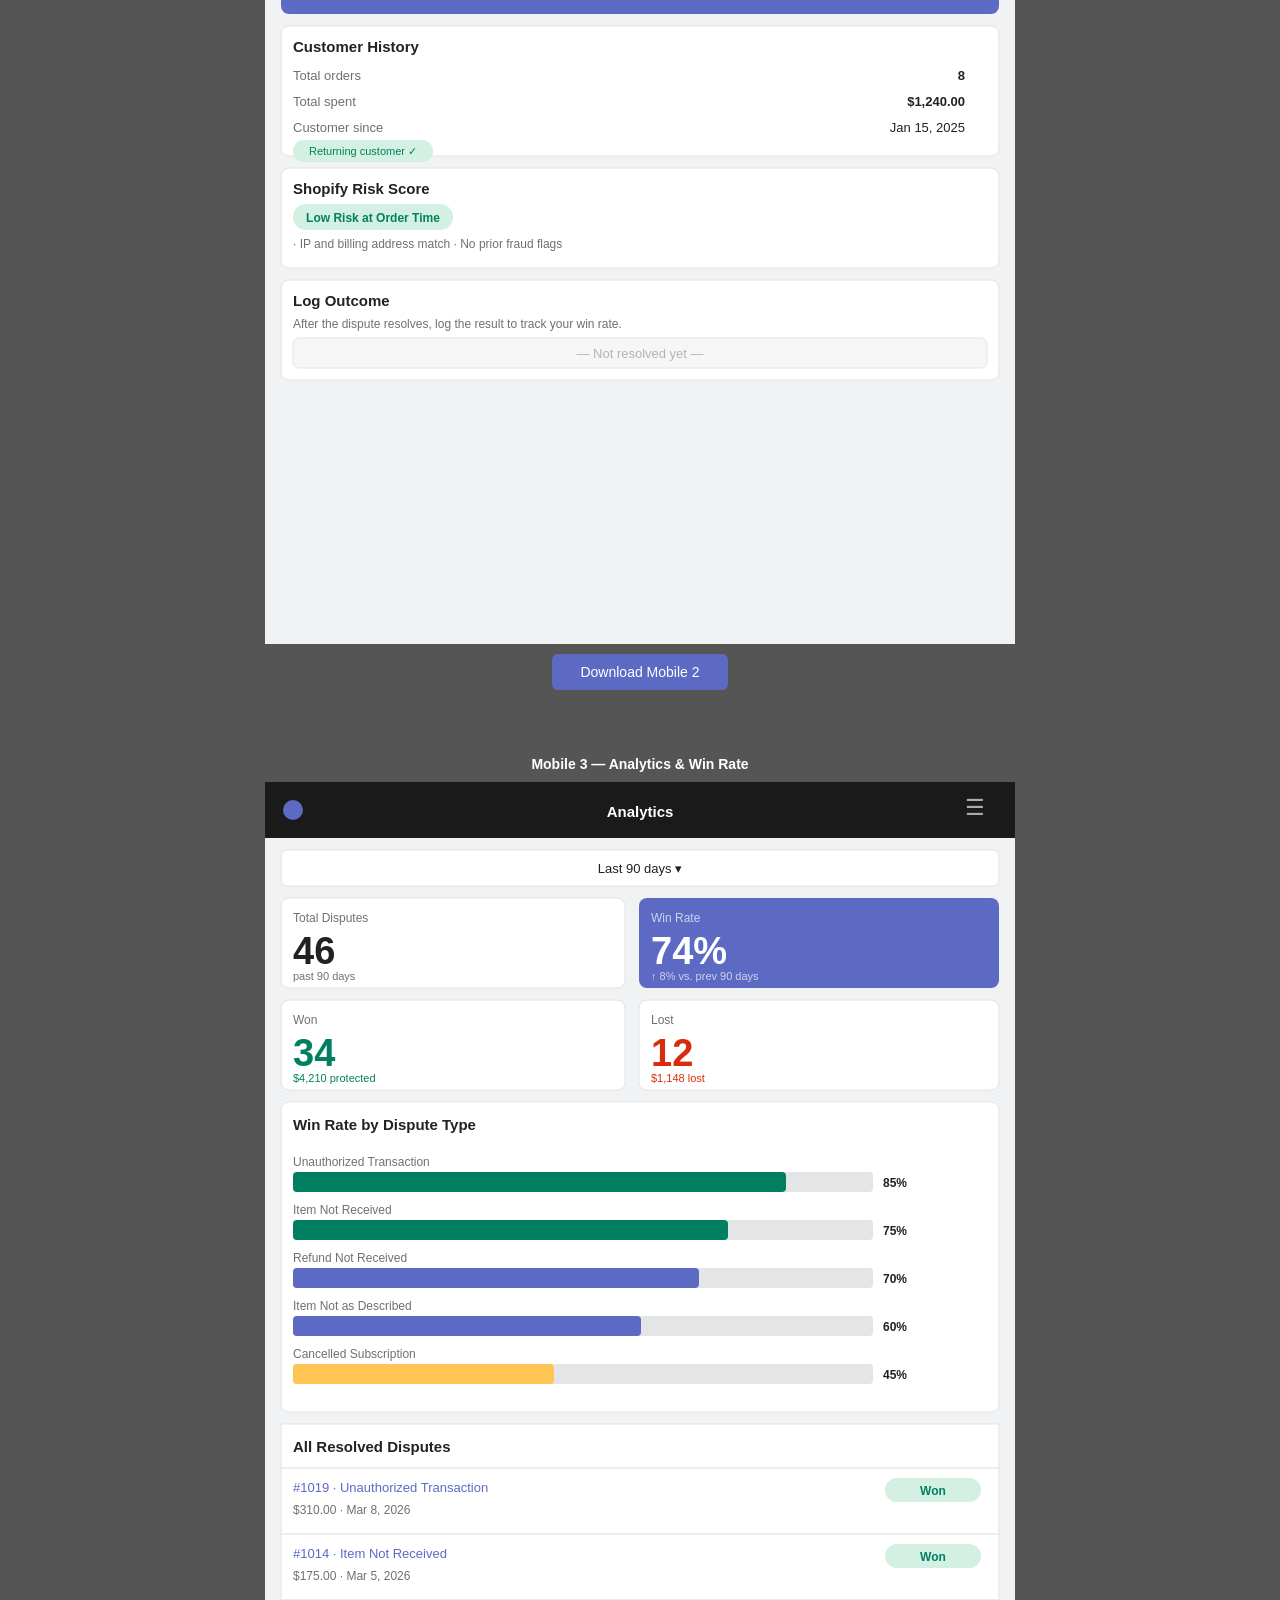
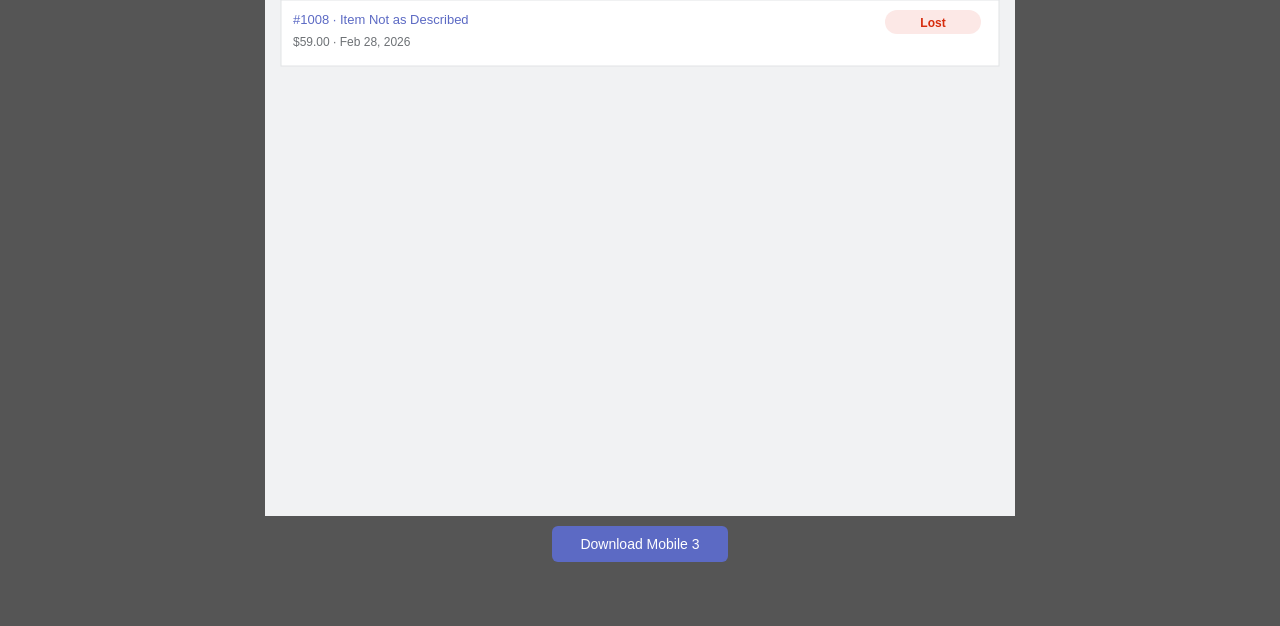
==== commit 10f54fca: "Add 3 mobile screenshots (750x1334) for Shopify App Store listing Dashboard, Dispute Detail, and Ana" ====
--- a/shopify-screenshot.html
+++ b/shopify-screenshot.html
@@ -359,6 +359,253 @@
   <div class="status" id="st3"></div>
 </div>
 
+<!-- ===================== MOBILE 1: Dashboard ===================== -->
+<div class="card">
+  <div class="label">Mobile 1 — Dashboard Overview</div>
+  <svg id="m1" xmlns="http://www.w3.org/2000/svg" width="750" height="1334" viewBox="0 0 750 1334">
+    <defs><style>text{font-family:-apple-system,BlinkMacSystemFont,'Segoe UI',sans-serif;}</style></defs>
+    <rect width="750" height="1334" fill="#f1f2f3"/>
+    <!-- Nav -->
+    <rect width="750" height="56" fill="#1a1a1a"/>
+    <circle cx="28" cy="28" r="10" fill="#5c6ac4"/>
+    <text x="46" y="33" fill="#fff" font-size="15" font-weight="600">WinBack</text>
+    <text x="710" y="33" fill="#aaa" font-size="22" text-anchor="middle">☰</text>
+    <!-- Alert banner -->
+    <rect x="16" y="68" width="718" height="52" rx="6" fill="#fff4f4" stroke="#fead9a" stroke-width="1"/>
+    <rect x="16" y="68" width="4" height="52" rx="2" fill="#d72c0d"/>
+    <text x="30" y="90" fill="#d72c0d" font-size="13" font-weight="600">2 disputes need response within 3 days</text>
+    <text x="30" y="108" fill="#6d7175" font-size="11">Missed deadlines result in automatic losses.</text>
+    <!-- Stat cards row 1 -->
+    <rect x="16" y="132" width="222" height="88" rx="8" fill="#fff" stroke="#e1e3e5" stroke-width="1"/>
+    <text x="28" y="156" fill="#6d7175" font-size="11">Open Disputes</text>
+    <text x="28" y="196" fill="#202223" font-size="36" font-weight="700">5</text>
+    <text x="72" y="196" fill="#6d7175" font-size="11">$843 at risk</text>
+    <rect x="250" y="132" width="222" height="88" rx="8" fill="#fff" stroke="#e1e3e5" stroke-width="1"/>
+    <text x="262" y="156" fill="#6d7175" font-size="11">Disputes Won</text>
+    <text x="262" y="196" fill="#008060" font-size="36" font-weight="700">34</text>
+    <text x="312" y="196" fill="#6d7175" font-size="11">$4,210 saved</text>
+    <rect x="484" y="132" width="250" height="88" rx="8" fill="#5c6ac4"/>
+    <text x="496" y="156" fill="rgba(255,255,255,0.7)" font-size="11">Win Rate</text>
+    <text x="496" y="196" fill="#fff" font-size="36" font-weight="700">74%</text>
+    <text x="548" y="196" fill="rgba(255,255,255,0.7)" font-size="11">46 disputes</text>
+    <!-- Open Disputes -->
+    <rect x="16" y="232" width="718" height="44" rx="0" fill="#fff" stroke="#e1e3e5" stroke-width="1"/>
+    <text x="28" y="260" fill="#202223" font-size="15" font-weight="600">Open Disputes</text>
+    <!-- Row 1 -->
+    <rect x="16" y="276" width="718" height="72" fill="#fff" stroke="#e1e3e5" stroke-width="1"/>
+    <text x="28" y="300" fill="#5c6ac4" font-size="14" font-weight="600">#1042</text>
+    <text x="28" y="320" fill="#202223" font-size="13">Unauthorized Transaction</text>
+    <text x="28" y="338" fill="#6d7175" font-size="12">$129.00</text>
+    <rect x="480" y="285" width="120" height="22" rx="11" fill="#fce8e6"/>
+    <text x="540" y="300" fill="#d72c0d" font-size="11" text-anchor="middle">Needs Response</text>
+    <text x="480" y="322" fill="#d72c0d" font-size="12" font-weight="600">2 days left</text>
+    <rect x="480" y="328" width="240" height="0"/>
+    <rect x="600" y="284" width="120" height="30" rx="4" fill="#5c6ac4"/>
+    <text x="660" y="304" fill="#fff" font-size="12" text-anchor="middle">Respond Now</text>
+    <!-- Row 2 -->
+    <rect x="16" y="348" width="718" height="72" fill="#fff" stroke="#e1e3e5" stroke-width="1"/>
+    <text x="28" y="372" fill="#5c6ac4" font-size="14" font-weight="600">#1038</text>
+    <text x="28" y="392" fill="#202223" font-size="13">Item Not Received</text>
+    <text x="28" y="410" fill="#6d7175" font-size="12">$249.00</text>
+    <rect x="480" y="357" width="120" height="22" rx="11" fill="#fce8e6"/>
+    <text x="540" y="372" fill="#d72c0d" font-size="11" text-anchor="middle">Needs Response</text>
+    <text x="480" y="394" fill="#d72c0d" font-size="12" font-weight="600">3 days left</text>
+    <rect x="600" y="356" width="120" height="30" rx="4" fill="#5c6ac4"/>
+    <text x="660" y="376" fill="#fff" font-size="12" text-anchor="middle">Respond Now</text>
+    <!-- Row 3 -->
+    <rect x="16" y="420" width="718" height="72" fill="#fff" stroke="#e1e3e5" stroke-width="1"/>
+    <text x="28" y="444" fill="#5c6ac4" font-size="14" font-weight="600">#1031</text>
+    <text x="28" y="464" fill="#202223" font-size="13">Refund Not Received</text>
+    <text x="28" y="482" fill="#6d7175" font-size="12">$89.00</text>
+    <rect x="480" y="429" width="110" height="22" rx="11" fill="#fff3cd"/>
+    <text x="535" y="444" fill="#916a00" font-size="11" text-anchor="middle">Under Review</text>
+    <text x="480" y="466" fill="#6d7175" font-size="12">9 days left</text>
+    <rect x="600" y="428" width="120" height="30" rx="4" fill="#f6f6f7" stroke="#c9cfe4" stroke-width="1"/>
+    <text x="660" y="448" fill="#202223" font-size="12" text-anchor="middle">View Evidence</text>
+    <!-- Row 4 -->
+    <rect x="16" y="492" width="718" height="72" fill="#fff" stroke="#e1e3e5" stroke-width="1"/>
+    <text x="28" y="516" fill="#5c6ac4" font-size="14" font-weight="600">#1027</text>
+    <text x="28" y="536" fill="#202223" font-size="13">Cancelled Subscription</text>
+    <text x="28" y="554" fill="#6d7175" font-size="12">$45.00</text>
+    <rect x="480" y="501" width="110" height="22" rx="11" fill="#fff3cd"/>
+    <text x="535" y="516" fill="#916a00" font-size="11" text-anchor="middle">Under Review</text>
+    <text x="480" y="538" fill="#6d7175" font-size="12">14 days left</text>
+    <rect x="600" y="500" width="120" height="30" rx="4" fill="#f6f6f7" stroke="#c9cfe4" stroke-width="1"/>
+    <text x="660" y="520" fill="#202223" font-size="12" text-anchor="middle">View Evidence</text>
+    <!-- Recent wins -->
+    <rect x="16" y="576" width="718" height="44" fill="#fff" stroke="#e1e3e5" stroke-width="1"/>
+    <text x="28" y="604" fill="#202223" font-size="15" font-weight="600">Recent Wins</text>
+    <rect x="16" y="620" width="718" height="60" fill="#fff" stroke="#e1e3e5" stroke-width="1"/>
+    <text x="28" y="644" fill="#5c6ac4" font-size="13">#1019 · Unauthorized Transaction</text>
+    <text x="28" y="666" fill="#008060" font-size="13" font-weight="600">$310.00 saved</text>
+    <text x="600" y="644" fill="#6d7175" font-size="12">Mar 8</text>
+    <rect x="16" y="680" width="718" height="60" fill="#fff" stroke="#e1e3e5" stroke-width="1"/>
+    <text x="28" y="704" fill="#5c6ac4" font-size="13">#1014 · Item Not Received</text>
+    <text x="28" y="726" fill="#008060" font-size="13" font-weight="600">$175.00 saved</text>
+    <text x="600" y="704" fill="#6d7175" font-size="12">Mar 5</text>
+    <rect x="16" y="740" width="718" height="60" fill="#fff" stroke="#e1e3e5" stroke-width="1"/>
+    <text x="28" y="764" fill="#5c6ac4" font-size="13">#1009 · Duplicate Charge</text>
+    <text x="28" y="786" fill="#008060" font-size="13" font-weight="600">$95.00 saved</text>
+    <text x="600" y="764" fill="#6d7175" font-size="12">Mar 1</text>
+  </svg>
+  <button onclick="dl('m1','winback-mobile-1.png','mt1')">Download Mobile 1</button>
+  <div class="status" id="mt1"></div>
+</div>
+
+<!-- ===================== MOBILE 2: Dispute Detail ===================== -->
+<div class="card">
+  <div class="label">Mobile 2 — Dispute Detail</div>
+  <svg id="m2" xmlns="http://www.w3.org/2000/svg" width="750" height="1334" viewBox="0 0 750 1334">
+    <defs><style>text{font-family:-apple-system,BlinkMacSystemFont,'Segoe UI',sans-serif;}</style></defs>
+    <rect width="750" height="1334" fill="#f1f2f3"/>
+    <!-- Nav -->
+    <rect width="750" height="56" fill="#1a1a1a"/>
+    <text x="20" y="35" fill="#5c6ac4" font-size="22">←</text>
+    <text x="375" y="35" fill="#fff" font-size="15" font-weight="600" text-anchor="middle">Dispute #1042</text>
+    <!-- Evidence deadline -->
+    <rect x="16" y="68" width="718" height="44" rx="6" fill="#fff4f4" stroke="#fead9a" stroke-width="1"/>
+    <rect x="16" y="68" width="4" height="44" rx="2" fill="#d72c0d"/>
+    <text x="30" y="86" fill="#d72c0d" font-size="13" font-weight="600">Evidence deadline: 2 days left</text>
+    <text x="30" y="103" fill="#6d7175" font-size="11">Submit evidence in Shopify Payments before this deadline.</text>
+    <!-- Dispute header -->
+    <rect x="16" y="124" width="718" height="72" rx="8" fill="#fff" stroke="#e1e3e5" stroke-width="1"/>
+    <text x="28" y="148" fill="#202223" font-size="16" font-weight="700">Unauthorized Transaction</text>
+    <text x="28" y="168" fill="#6d7175" font-size="13">USD $129.00 · Filed Mar 9, 2026</text>
+    <rect x="580" y="133" width="140" height="26" rx="13" fill="#fff3e0"/>
+    <text x="650" y="151" fill="#916a00" font-size="12" text-anchor="middle" font-weight="600">Fair odds</text>
+    <text x="28" y="186" fill="#6d7175" font-size="12">james.h@email.com</text>
+    <!-- Reason card -->
+    <rect x="16" y="208" width="718" height="130" rx="8" fill="#fff" stroke="#e1e3e5" stroke-width="1"/>
+    <text x="28" y="232" fill="#6d7175" font-size="11" font-weight="600">WHAT THE CUSTOMER CLAIMED</text>
+    <text x="28" y="252" fill="#202223" font-size="13">"I didn't make this purchase"</text>
+    <text x="28" y="278" fill="#6d7175" font-size="11" font-weight="600">YOUR REBUTTAL ANGLE</text>
+    <text x="28" y="298" fill="#202223" font-size="12">Prove order details match cardholder info and goods</text>
+    <text x="28" y="316" fill="#202223" font-size="12">were delivered to the billing address.</text>
+    <!-- Evidence checklist -->
+    <rect x="16" y="350" width="718" height="290" rx="8" fill="#fff" stroke="#e1e3e5" stroke-width="1"/>
+    <text x="28" y="376" fill="#202223" font-size="15" font-weight="600">Evidence Checklist</text>
+    <text x="28" y="408" fill="#202223" font-size="13">✅  Order confirmation details</text>
+    <text x="28" y="436" fill="#202223" font-size="13">✅  AVS &amp; CVV match result</text>
+    <text x="28" y="464" fill="#202223" font-size="13">✅  Delivery confirmation</text>
+    <text x="28" y="492" fill="#202223" font-size="13">✅  Customer order history</text>
+    <text x="28" y="520" fill="#202223" font-size="13">✅  Shopify risk assessment</text>
+    <text x="28" y="548" fill="#6d7175" font-size="13">📋  Customer communication</text>
+    <!-- CTA -->
+    <rect x="16" y="652" width="718" height="52" rx="8" fill="#5c6ac4"/>
+    <text x="375" y="684" fill="#fff" font-size="15" font-weight="600" text-anchor="middle">Copy Evidence &amp; Go to Shopify Payments →</text>
+    <!-- Customer history -->
+    <rect x="16" y="716" width="718" height="130" rx="8" fill="#fff" stroke="#e1e3e5" stroke-width="1"/>
+    <text x="28" y="742" fill="#202223" font-size="15" font-weight="600">Customer History</text>
+    <text x="28" y="770" fill="#6d7175" font-size="13">Total orders</text>
+    <text x="700" y="770" fill="#202223" font-size="13" text-anchor="end" font-weight="600">8</text>
+    <text x="28" y="796" fill="#6d7175" font-size="13">Total spent</text>
+    <text x="700" y="796" fill="#202223" font-size="13" text-anchor="end" font-weight="600">$1,240.00</text>
+    <text x="28" y="822" fill="#6d7175" font-size="13">Customer since</text>
+    <text x="700" y="822" fill="#202223" font-size="13" text-anchor="end">Jan 15, 2025</text>
+    <rect x="28" y="830" width="140" height="22" rx="11" fill="#d3f0e2"/>
+    <text x="98" y="845" fill="#008060" font-size="11" text-anchor="middle">Returning customer ✓</text>
+    <!-- Shopify Risk -->
+    <rect x="16" y="858" width="718" height="100" rx="8" fill="#fff" stroke="#e1e3e5" stroke-width="1"/>
+    <text x="28" y="884" fill="#202223" font-size="15" font-weight="600">Shopify Risk Score</text>
+    <rect x="28" y="894" width="160" height="26" rx="13" fill="#d3f0e2"/>
+    <text x="108" y="912" fill="#008060" font-size="12" text-anchor="middle" font-weight="600">Low Risk at Order Time</text>
+    <text x="28" y="938" fill="#6d7175" font-size="12">· IP and billing address match · No prior fraud flags</text>
+    <!-- Log outcome -->
+    <rect x="16" y="970" width="718" height="100" rx="8" fill="#fff" stroke="#e1e3e5" stroke-width="1"/>
+    <text x="28" y="996" fill="#202223" font-size="15" font-weight="600">Log Outcome</text>
+    <text x="28" y="1018" fill="#6d7175" font-size="12">After the dispute resolves, log the result to track your win rate.</text>
+    <rect x="28" y="1028" width="694" height="30" rx="6" fill="#f6f6f7" stroke="#e1e3e5" stroke-width="1"/>
+    <text x="375" y="1048" fill="#adb5bd" font-size="13" text-anchor="middle">— Not resolved yet —</text>
+  </svg>
+  <button onclick="dl('m2','winback-mobile-2.png','mt2')">Download Mobile 2</button>
+  <div class="status" id="mt2"></div>
+</div>
+
+<!-- ===================== MOBILE 3: Analytics ===================== -->
+<div class="card">
+  <div class="label">Mobile 3 — Analytics &amp; Win Rate</div>
+  <svg id="m3" xmlns="http://www.w3.org/2000/svg" width="750" height="1334" viewBox="0 0 750 1334">
+    <defs><style>text{font-family:-apple-system,BlinkMacSystemFont,'Segoe UI',sans-serif;}</style></defs>
+    <rect width="750" height="1334" fill="#f1f2f3"/>
+    <!-- Nav -->
+    <rect width="750" height="56" fill="#1a1a1a"/>
+    <circle cx="28" cy="28" r="10" fill="#5c6ac4"/>
+    <text x="375" y="35" fill="#fff" font-size="15" font-weight="600" text-anchor="middle">Analytics</text>
+    <text x="710" y="33" fill="#aaa" font-size="22" text-anchor="middle">☰</text>
+    <!-- Date filter -->
+    <rect x="16" y="68" width="718" height="36" rx="6" fill="#fff" stroke="#e1e3e5" stroke-width="1"/>
+    <text x="375" y="91" fill="#202223" font-size="13" text-anchor="middle">Last 90 days ▾</text>
+    <!-- Stat cards -->
+    <rect x="16" y="116" width="344" height="90" rx="8" fill="#fff" stroke="#e1e3e5" stroke-width="1"/>
+    <text x="28" y="140" fill="#6d7175" font-size="12">Total Disputes</text>
+    <text x="28" y="182" fill="#202223" font-size="38" font-weight="700">46</text>
+    <text x="28" y="198" fill="#6d7175" font-size="11">past 90 days</text>
+    <rect x="374" y="116" width="360" height="90" rx="8" fill="#5c6ac4"/>
+    <text x="386" y="140" fill="rgba(255,255,255,0.7)" font-size="12">Win Rate</text>
+    <text x="386" y="182" fill="#fff" font-size="38" font-weight="700">74%</text>
+    <text x="386" y="198" fill="rgba(255,255,255,0.7)" font-size="11">↑ 8% vs. prev 90 days</text>
+    <rect x="16" y="218" width="344" height="90" rx="8" fill="#fff" stroke="#e1e3e5" stroke-width="1"/>
+    <text x="28" y="242" fill="#6d7175" font-size="12">Won</text>
+    <text x="28" y="284" fill="#008060" font-size="38" font-weight="700">34</text>
+    <text x="28" y="300" fill="#008060" font-size="11">$4,210 protected</text>
+    <rect x="374" y="218" width="360" height="90" rx="8" fill="#fff" stroke="#e1e3e5" stroke-width="1"/>
+    <text x="386" y="242" fill="#6d7175" font-size="12">Lost</text>
+    <text x="386" y="284" fill="#d72c0d" font-size="38" font-weight="700">12</text>
+    <text x="386" y="300" fill="#d72c0d" font-size="11">$1,148 lost</text>
+    <!-- Win rate by type -->
+    <rect x="16" y="320" width="718" height="310" rx="8" fill="#fff" stroke="#e1e3e5" stroke-width="1"/>
+    <text x="28" y="348" fill="#202223" font-size="15" font-weight="600">Win Rate by Dispute Type</text>
+    <!-- Unauthorized -->
+    <text x="28" y="384" fill="#6d7175" font-size="12">Unauthorized Transaction</text>
+    <rect x="28" y="390" width="580" height="20" rx="4" fill="#e4e5e7"/>
+    <rect x="28" y="390" width="493" height="20" rx="4" fill="#008060"/>
+    <text x="618" y="405" fill="#202223" font-size="12" font-weight="600">85%</text>
+    <!-- Item Not Received -->
+    <text x="28" y="432" fill="#6d7175" font-size="12">Item Not Received</text>
+    <rect x="28" y="438" width="580" height="20" rx="4" fill="#e4e5e7"/>
+    <rect x="28" y="438" width="435" height="20" rx="4" fill="#008060"/>
+    <text x="618" y="453" fill="#202223" font-size="12" font-weight="600">75%</text>
+    <!-- Refund Not Received -->
+    <text x="28" y="480" fill="#6d7175" font-size="12">Refund Not Received</text>
+    <rect x="28" y="486" width="580" height="20" rx="4" fill="#e4e5e7"/>
+    <rect x="28" y="486" width="406" height="20" rx="4" fill="#5c6ac4"/>
+    <text x="618" y="501" fill="#202223" font-size="12" font-weight="600">70%</text>
+    <!-- Item Not as Described -->
+    <text x="28" y="528" fill="#6d7175" font-size="12">Item Not as Described</text>
+    <rect x="28" y="534" width="580" height="20" rx="4" fill="#e4e5e7"/>
+    <rect x="28" y="534" width="348" height="20" rx="4" fill="#5c6ac4"/>
+    <text x="618" y="549" fill="#202223" font-size="12" font-weight="600">60%</text>
+    <!-- Cancelled Subscription -->
+    <text x="28" y="576" fill="#6d7175" font-size="12">Cancelled Subscription</text>
+    <rect x="28" y="582" width="580" height="20" rx="4" fill="#e4e5e7"/>
+    <rect x="28" y="582" width="261" height="20" rx="4" fill="#ffc453"/>
+    <text x="618" y="597" fill="#202223" font-size="12" font-weight="600">45%</text>
+    <!-- All resolved table -->
+    <rect x="16" y="642" width="718" height="44" rx="0" fill="#fff" stroke="#e1e3e5" stroke-width="1"/>
+    <text x="28" y="670" fill="#202223" font-size="15" font-weight="600">All Resolved Disputes</text>
+    <!-- Row 1 -->
+    <rect x="16" y="686" width="718" height="66" fill="#fff" stroke="#e1e3e5" stroke-width="1"/>
+    <text x="28" y="710" fill="#5c6ac4" font-size="13">#1019 · Unauthorized Transaction</text>
+    <text x="28" y="732" fill="#6d7175" font-size="12">$310.00 · Mar 8, 2026</text>
+    <rect x="620" y="696" width="96" height="24" rx="12" fill="#d3f0e2"/>
+    <text x="668" y="713" fill="#008060" font-size="12" text-anchor="middle" font-weight="600">Won</text>
+    <!-- Row 2 -->
+    <rect x="16" y="752" width="718" height="66" fill="#fff" stroke="#e1e3e5" stroke-width="1"/>
+    <text x="28" y="776" fill="#5c6ac4" font-size="13">#1014 · Item Not Received</text>
+    <text x="28" y="798" fill="#6d7175" font-size="12">$175.00 · Mar 5, 2026</text>
+    <rect x="620" y="762" width="96" height="24" rx="12" fill="#d3f0e2"/>
+    <text x="668" y="779" fill="#008060" font-size="12" text-anchor="middle" font-weight="600">Won</text>
+    <!-- Row 3 -->
+    <rect x="16" y="818" width="718" height="66" fill="#fff" stroke="#e1e3e5" stroke-width="1"/>
+    <text x="28" y="842" fill="#5c6ac4" font-size="13">#1008 · Item Not as Described</text>
+    <text x="28" y="864" fill="#6d7175" font-size="12">$59.00 · Feb 28, 2026</text>
+    <rect x="620" y="828" width="96" height="24" rx="12" fill="#fce8e6"/>
+    <text x="668" y="845" fill="#d72c0d" font-size="12" text-anchor="middle" font-weight="600">Lost</text>
+  </svg>
+  <button onclick="dl('m3','winback-mobile-3.png','mt3')">Download Mobile 3</button>
+  <div class="status" id="mt3"></div>
+</div>
+
 <canvas id="c" width="1600" height="900"></canvas>
 
 <script>
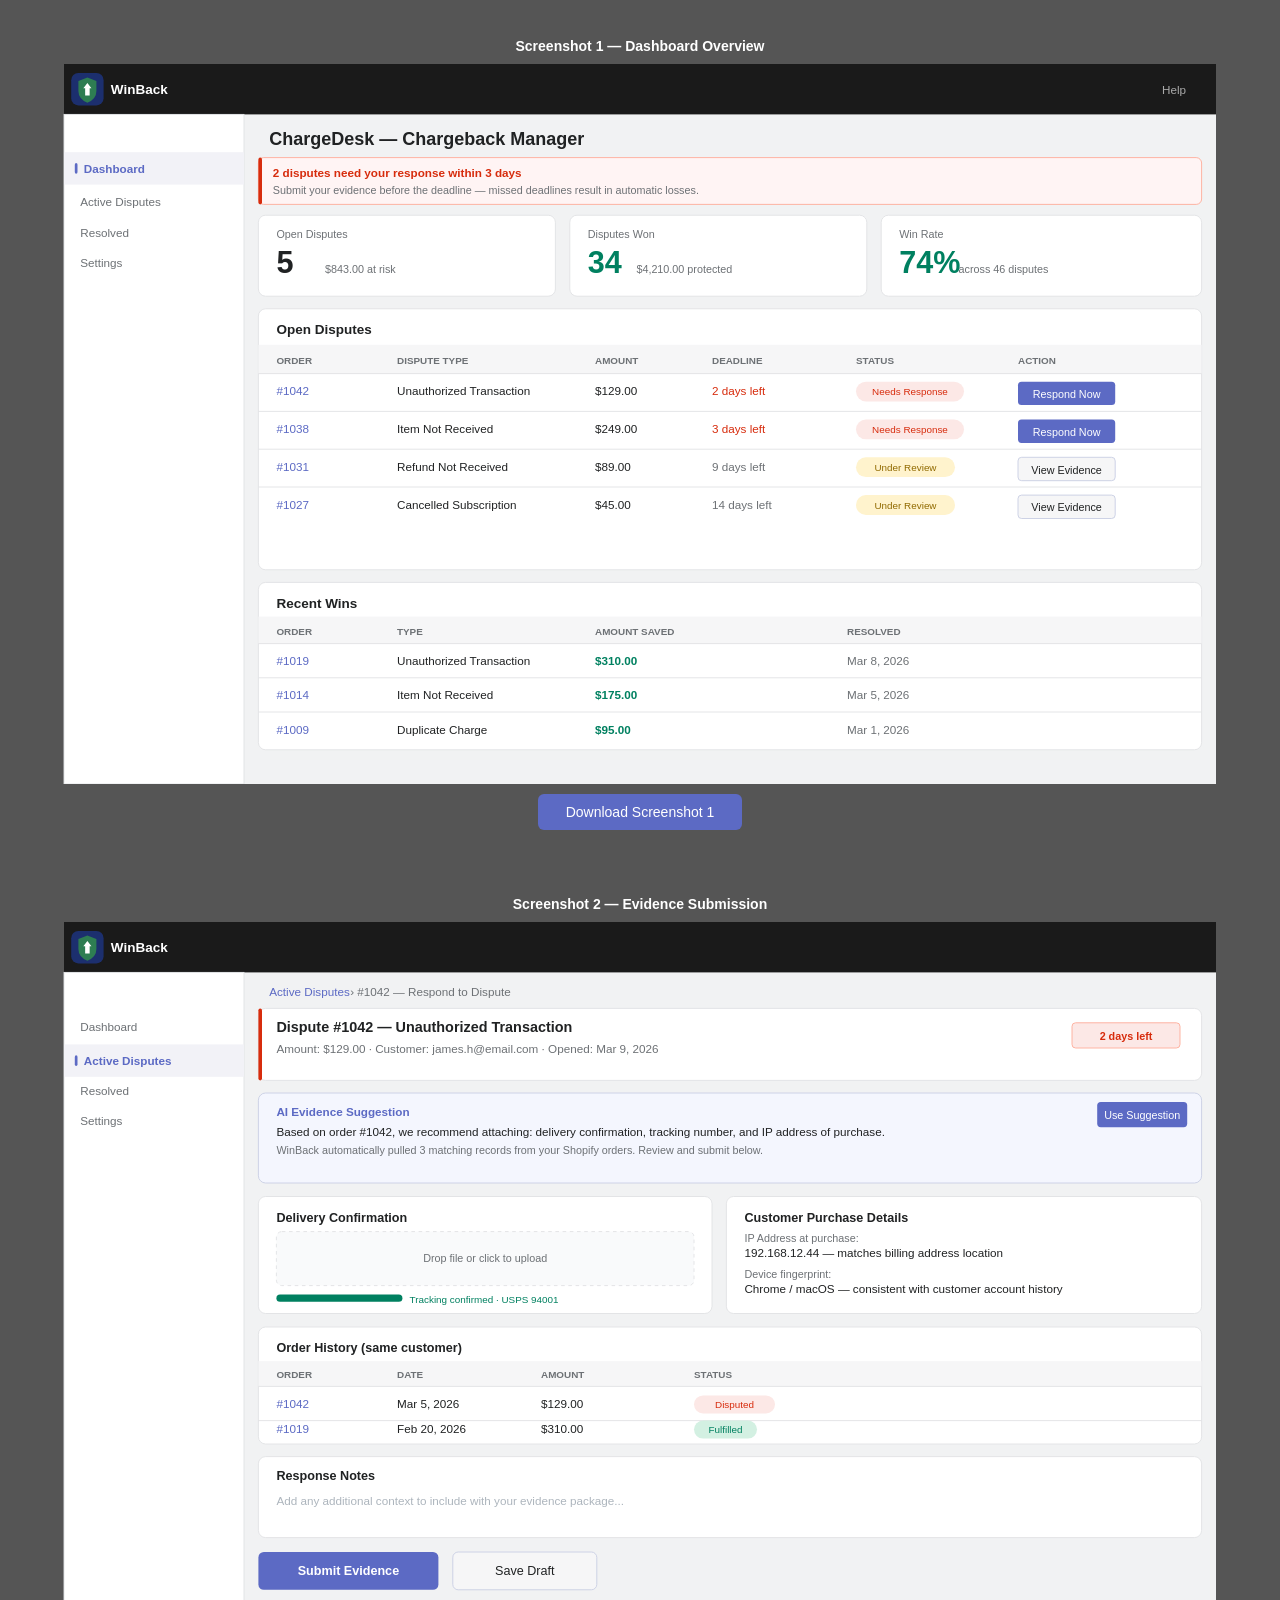
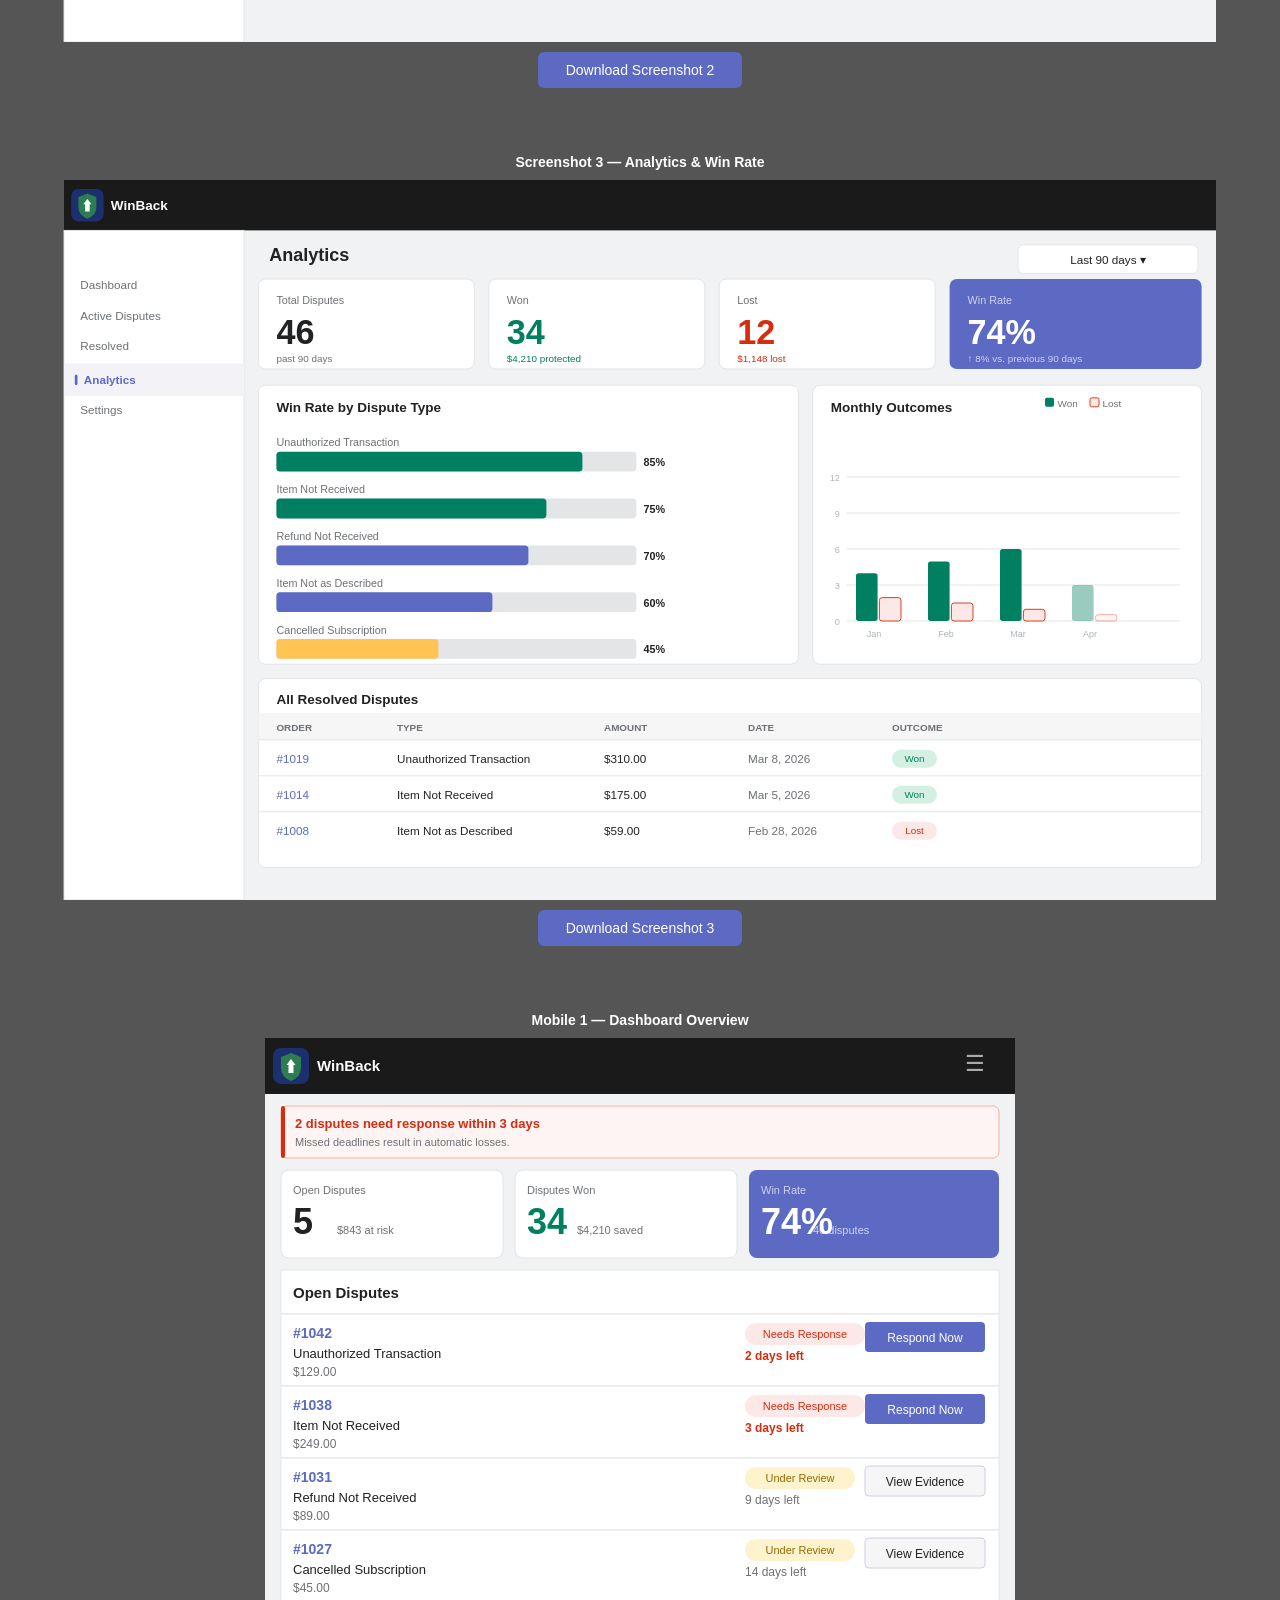
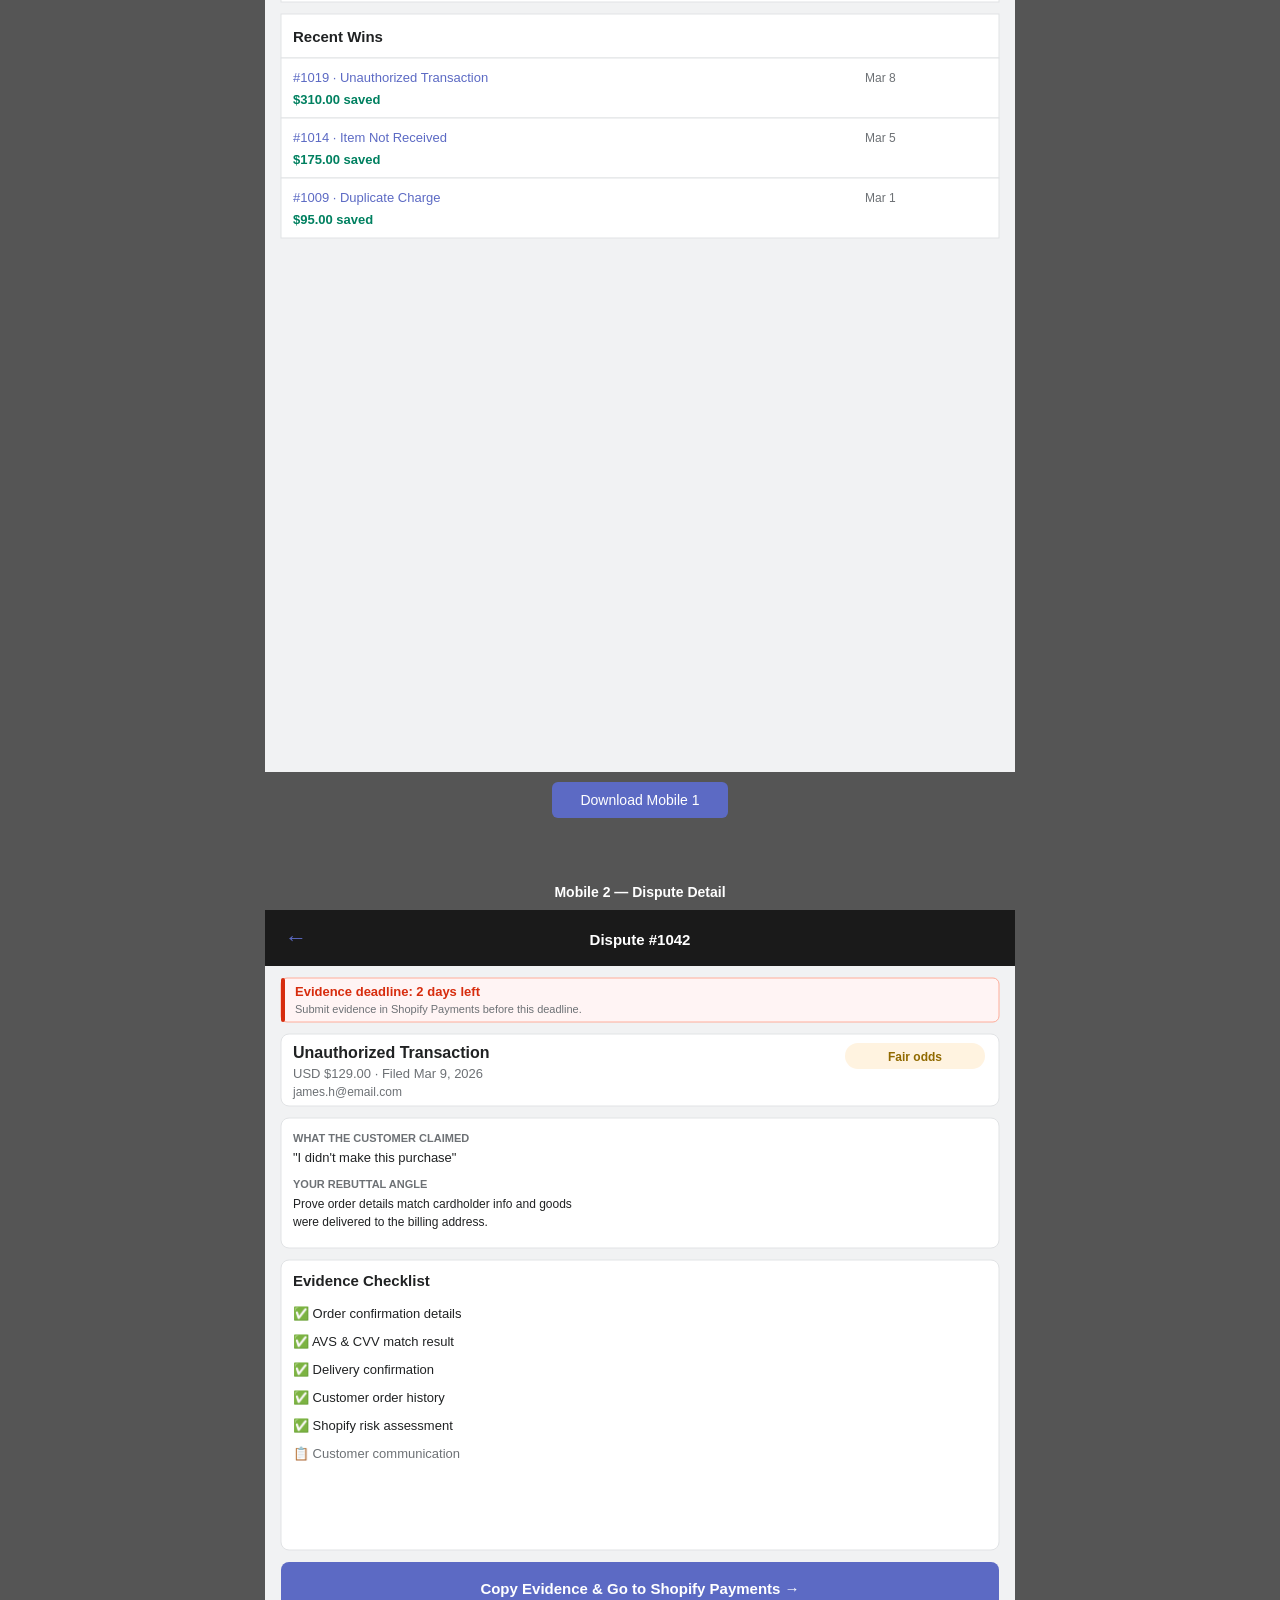
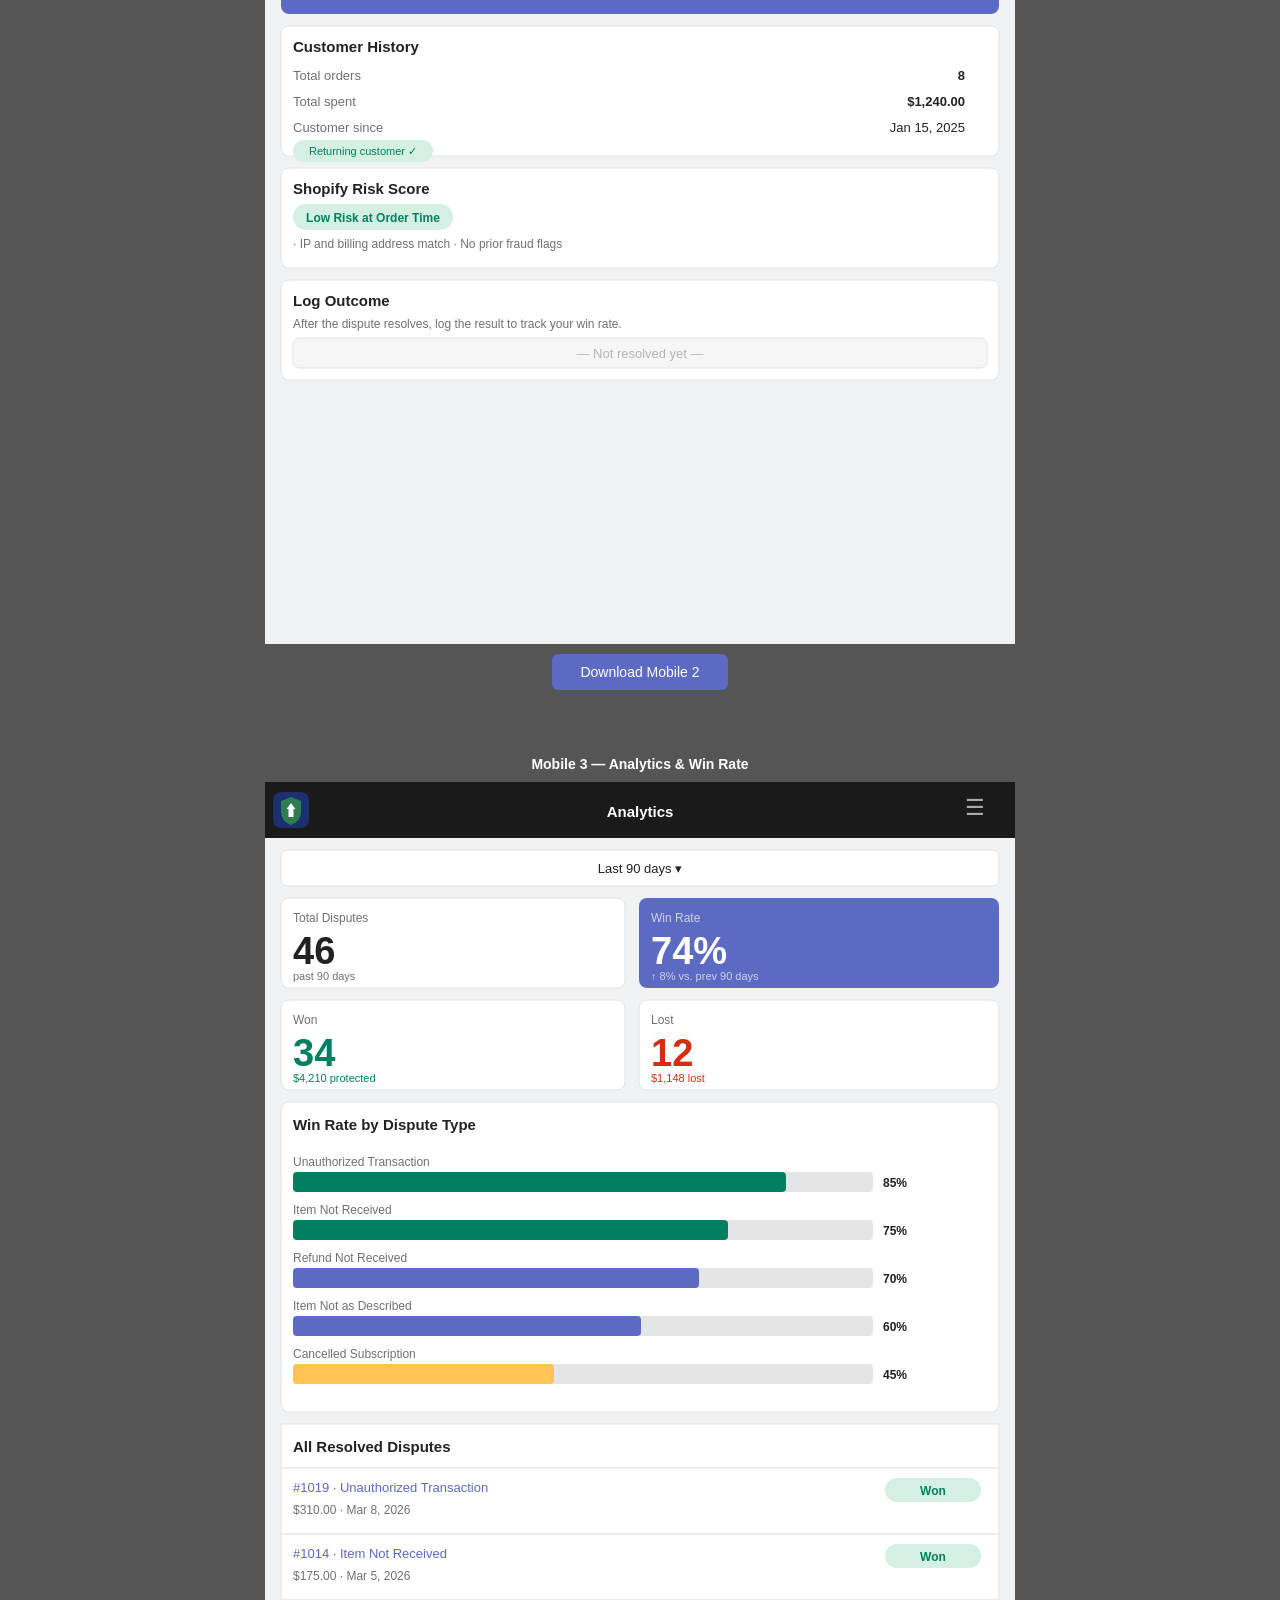
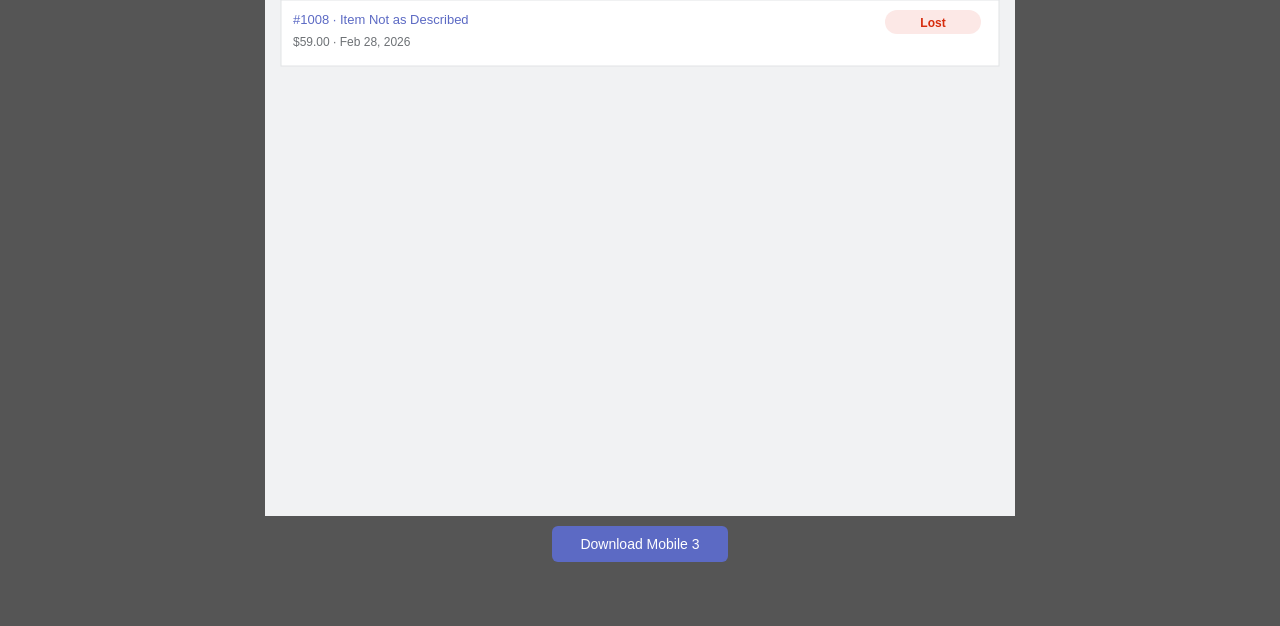
==== commit c816cd9d: "Add WinBack logo to all screenshots and document in CLAUDE.md Replace purple circle placeholder with" ====
--- a/shopify-screenshot.html
+++ b/shopify-screenshot.html
@@ -23,8 +23,9 @@
     <rect width="1280" height="800" fill="#f1f2f3"/>
     <!-- Nav -->
     <rect width="1280" height="56" fill="#1a1a1a"/>
-    <circle cx="28" cy="28" r="10" fill="#5c6ac4"/>
-    <text x="46" y="33" fill="#fff" font-size="15" font-weight="600">WinBack</text>
+    <!-- WinBack logo: navy bg, green shield, white arrow -->
+    <g transform="translate(8, 10)"><rect width="36" height="36" rx="8" fill="#1c2f6e"/><path d="M18 5 L28 9 L28 20 Q28 29 18 33 Q8 29 8 20 L8 9 Z" fill="#2e7d52"/><path d="M18 11 L22.5 17 L20.5 17 L20.5 25 L15.5 25 L15.5 17 L13.5 17 Z" fill="#ffffff"/></g>
+    <text x="52" y="33" fill="#fff" font-size="15" font-weight="600">WinBack</text>
     <text x="1220" y="33" fill="#aaa" font-size="13">Help</text>
     <!-- Sidebar -->
     <rect x="0" y="56" width="200" height="744" fill="#fff" stroke="#e1e3e5" stroke-width="1"/>
@@ -136,8 +137,9 @@
     <rect width="1280" height="800" fill="#f1f2f3"/>
     <!-- Nav -->
     <rect width="1280" height="56" fill="#1a1a1a"/>
-    <circle cx="28" cy="28" r="10" fill="#5c6ac4"/>
-    <text x="46" y="33" fill="#fff" font-size="15" font-weight="600">WinBack</text>
+    <!-- WinBack logo: navy bg, green shield, white arrow -->
+    <g transform="translate(8, 10)"><rect width="36" height="36" rx="8" fill="#1c2f6e"/><path d="M18 5 L28 9 L28 20 Q28 29 18 33 Q8 29 8 20 L8 9 Z" fill="#2e7d52"/><path d="M18 11 L22.5 17 L20.5 17 L20.5 25 L15.5 25 L15.5 17 L13.5 17 Z" fill="#ffffff"/></g>
+    <text x="52" y="33" fill="#fff" font-size="15" font-weight="600">WinBack</text>
     <!-- Sidebar -->
     <rect x="0" y="56" width="200" height="744" fill="#fff" stroke="#e1e3e5" stroke-width="1"/>
     <text x="18" y="121" fill="#6d7175" font-size="13">Dashboard</text>
@@ -220,8 +222,9 @@
     <rect width="1280" height="800" fill="#f1f2f3"/>
     <!-- Nav -->
     <rect width="1280" height="56" fill="#1a1a1a"/>
-    <circle cx="28" cy="28" r="10" fill="#5c6ac4"/>
-    <text x="46" y="33" fill="#fff" font-size="15" font-weight="600">WinBack</text>
+    <!-- WinBack logo: navy bg, green shield, white arrow -->
+    <g transform="translate(8, 10)"><rect width="36" height="36" rx="8" fill="#1c2f6e"/><path d="M18 5 L28 9 L28 20 Q28 29 18 33 Q8 29 8 20 L8 9 Z" fill="#2e7d52"/><path d="M18 11 L22.5 17 L20.5 17 L20.5 25 L15.5 25 L15.5 17 L13.5 17 Z" fill="#ffffff"/></g>
+    <text x="52" y="33" fill="#fff" font-size="15" font-weight="600">WinBack</text>
     <!-- Sidebar -->
     <rect x="0" y="56" width="200" height="744" fill="#fff" stroke="#e1e3e5" stroke-width="1"/>
     <text x="18" y="121" fill="#6d7175" font-size="13">Dashboard</text>
@@ -367,8 +370,9 @@
     <rect width="750" height="1334" fill="#f1f2f3"/>
     <!-- Nav -->
     <rect width="750" height="56" fill="#1a1a1a"/>
-    <circle cx="28" cy="28" r="10" fill="#5c6ac4"/>
-    <text x="46" y="33" fill="#fff" font-size="15" font-weight="600">WinBack</text>
+    <!-- WinBack logo: navy bg, green shield, white arrow -->
+    <g transform="translate(8, 10)"><rect width="36" height="36" rx="8" fill="#1c2f6e"/><path d="M18 5 L28 9 L28 20 Q28 29 18 33 Q8 29 8 20 L8 9 Z" fill="#2e7d52"/><path d="M18 11 L22.5 17 L20.5 17 L20.5 25 L15.5 25 L15.5 17 L13.5 17 Z" fill="#ffffff"/></g>
+    <text x="52" y="33" fill="#fff" font-size="15" font-weight="600">WinBack</text>
     <text x="710" y="33" fill="#aaa" font-size="22" text-anchor="middle">☰</text>
     <!-- Alert banner -->
     <rect x="16" y="68" width="718" height="52" rx="6" fill="#fff4f4" stroke="#fead9a" stroke-width="1"/>
@@ -529,7 +533,8 @@
     <rect width="750" height="1334" fill="#f1f2f3"/>
     <!-- Nav -->
     <rect width="750" height="56" fill="#1a1a1a"/>
-    <circle cx="28" cy="28" r="10" fill="#5c6ac4"/>
+    <!-- WinBack logo: navy bg, green shield, white arrow -->
+    <g transform="translate(8, 10)"><rect width="36" height="36" rx="8" fill="#1c2f6e"/><path d="M18 5 L28 9 L28 20 Q28 29 18 33 Q8 29 8 20 L8 9 Z" fill="#2e7d52"/><path d="M18 11 L22.5 17 L20.5 17 L20.5 25 L15.5 25 L15.5 17 L13.5 17 Z" fill="#ffffff"/></g>
     <text x="375" y="35" fill="#fff" font-size="15" font-weight="600" text-anchor="middle">Analytics</text>
     <text x="710" y="33" fill="#aaa" font-size="22" text-anchor="middle">☰</text>
     <!-- Date filter -->
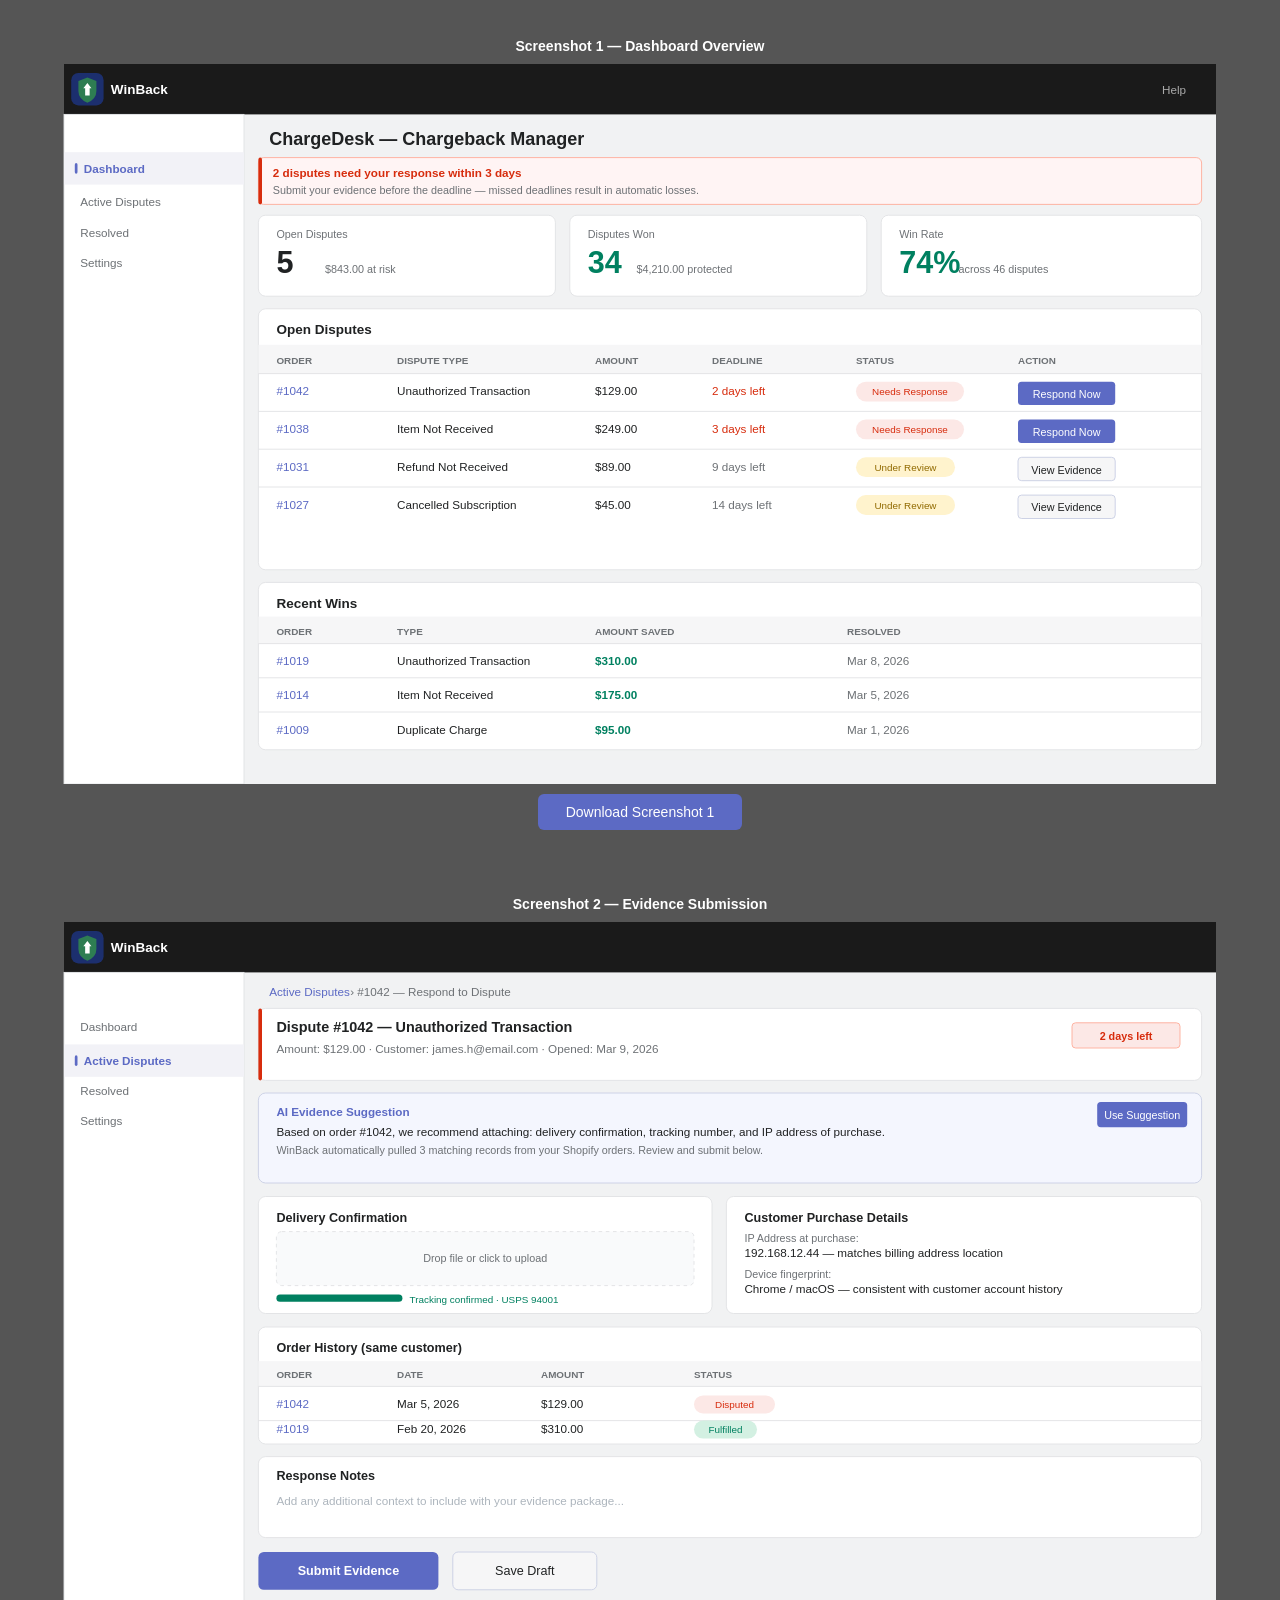
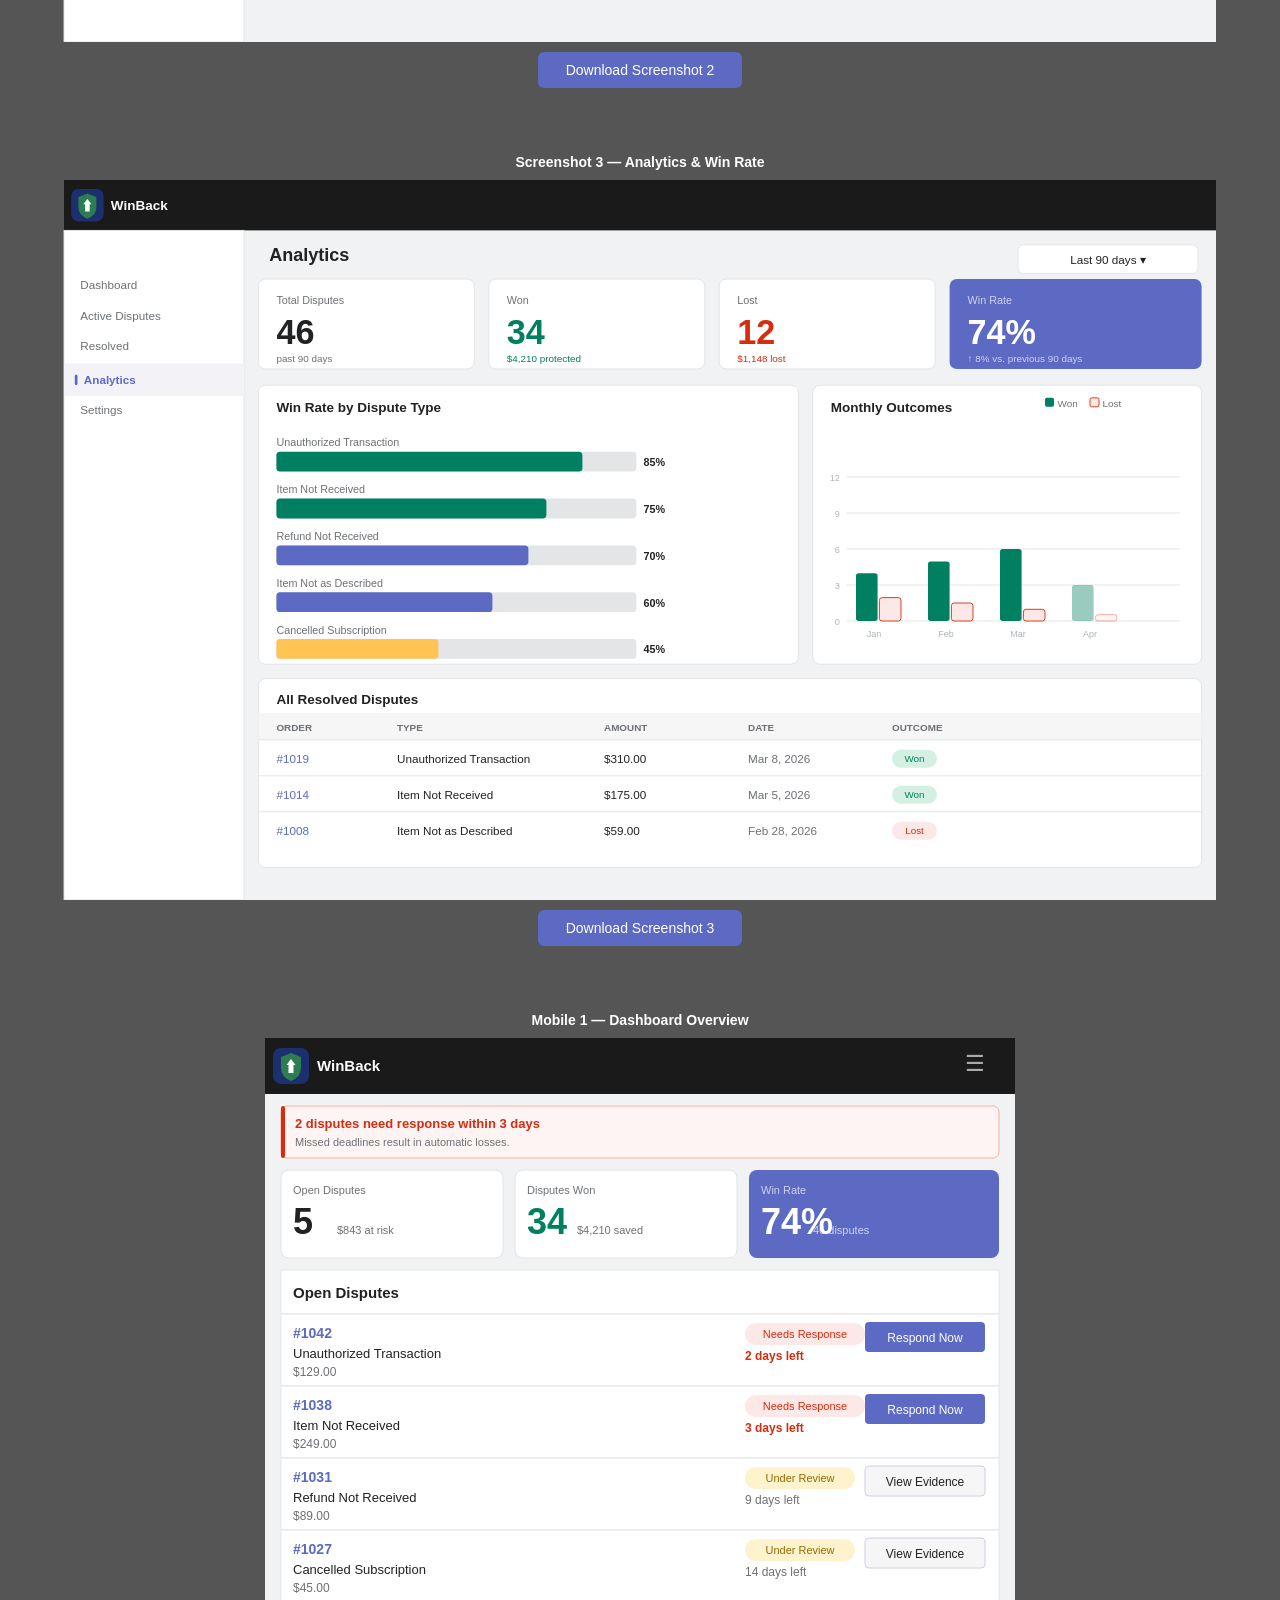
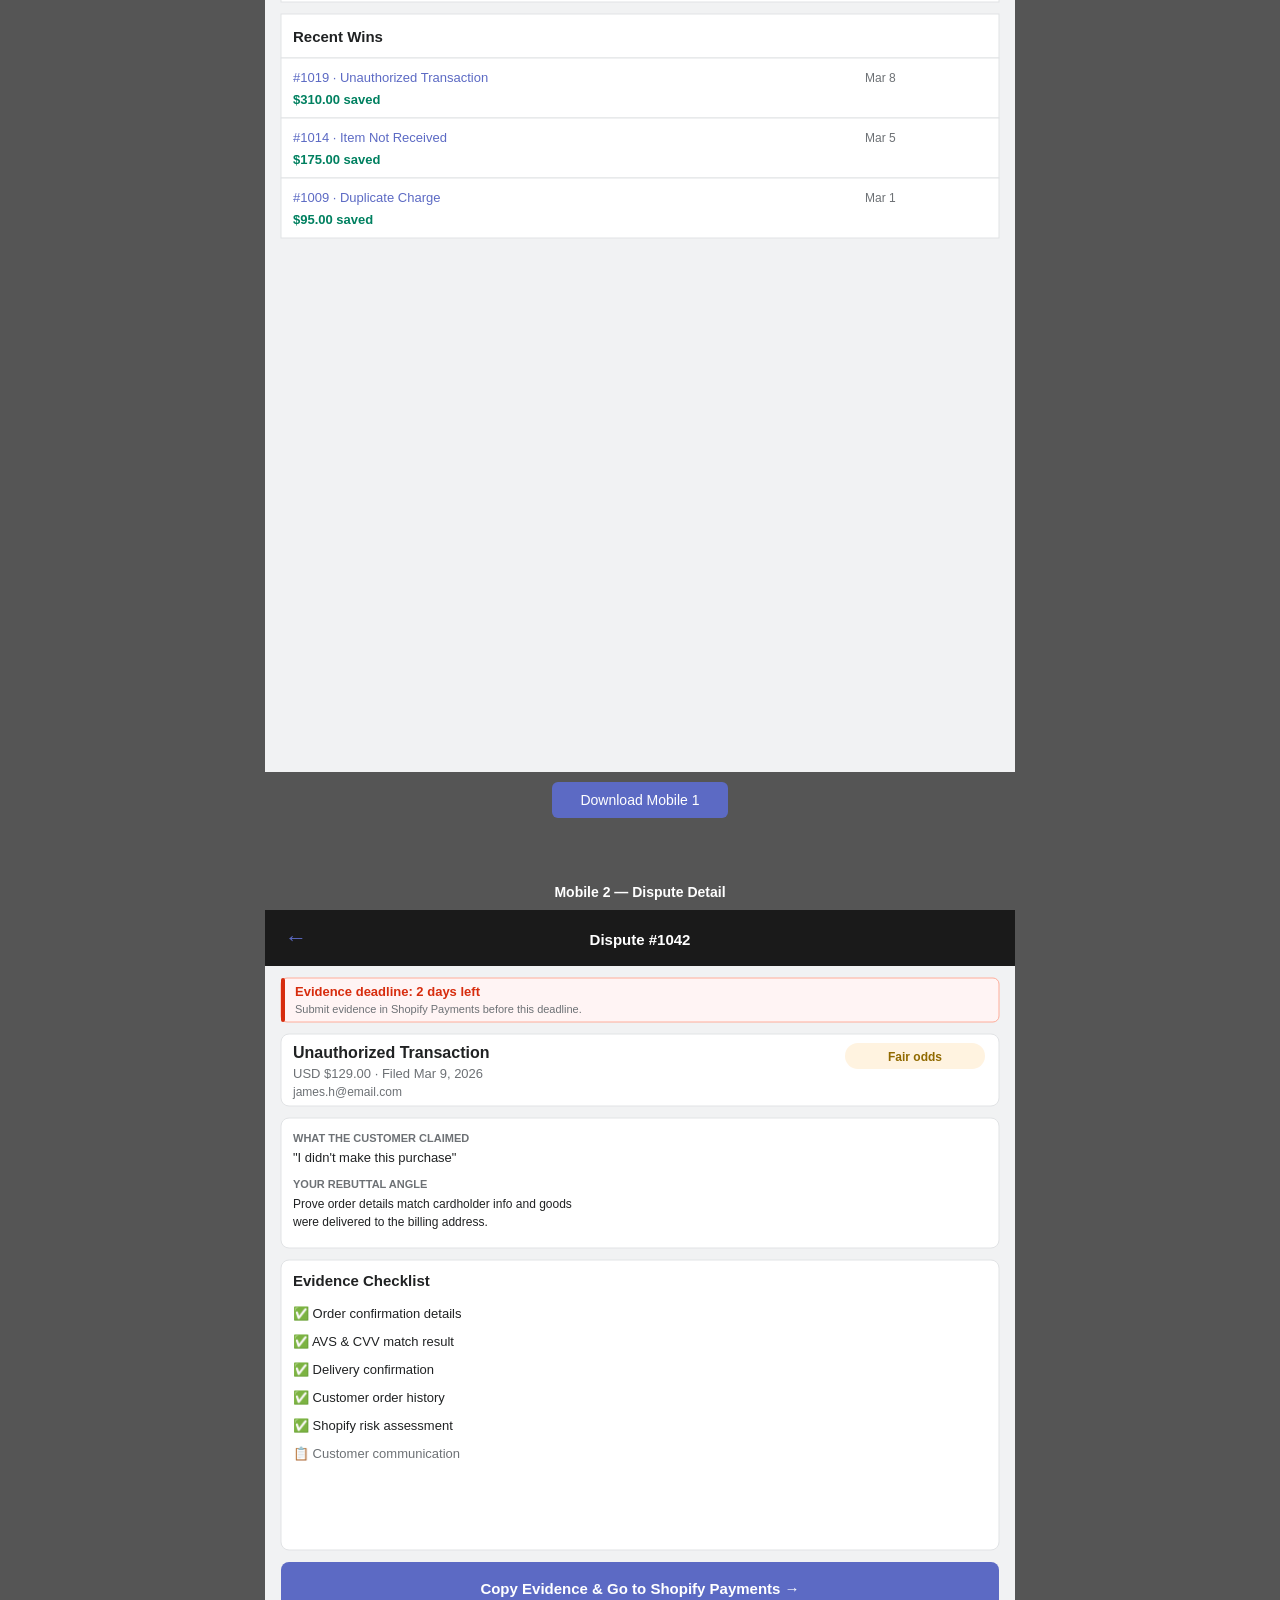
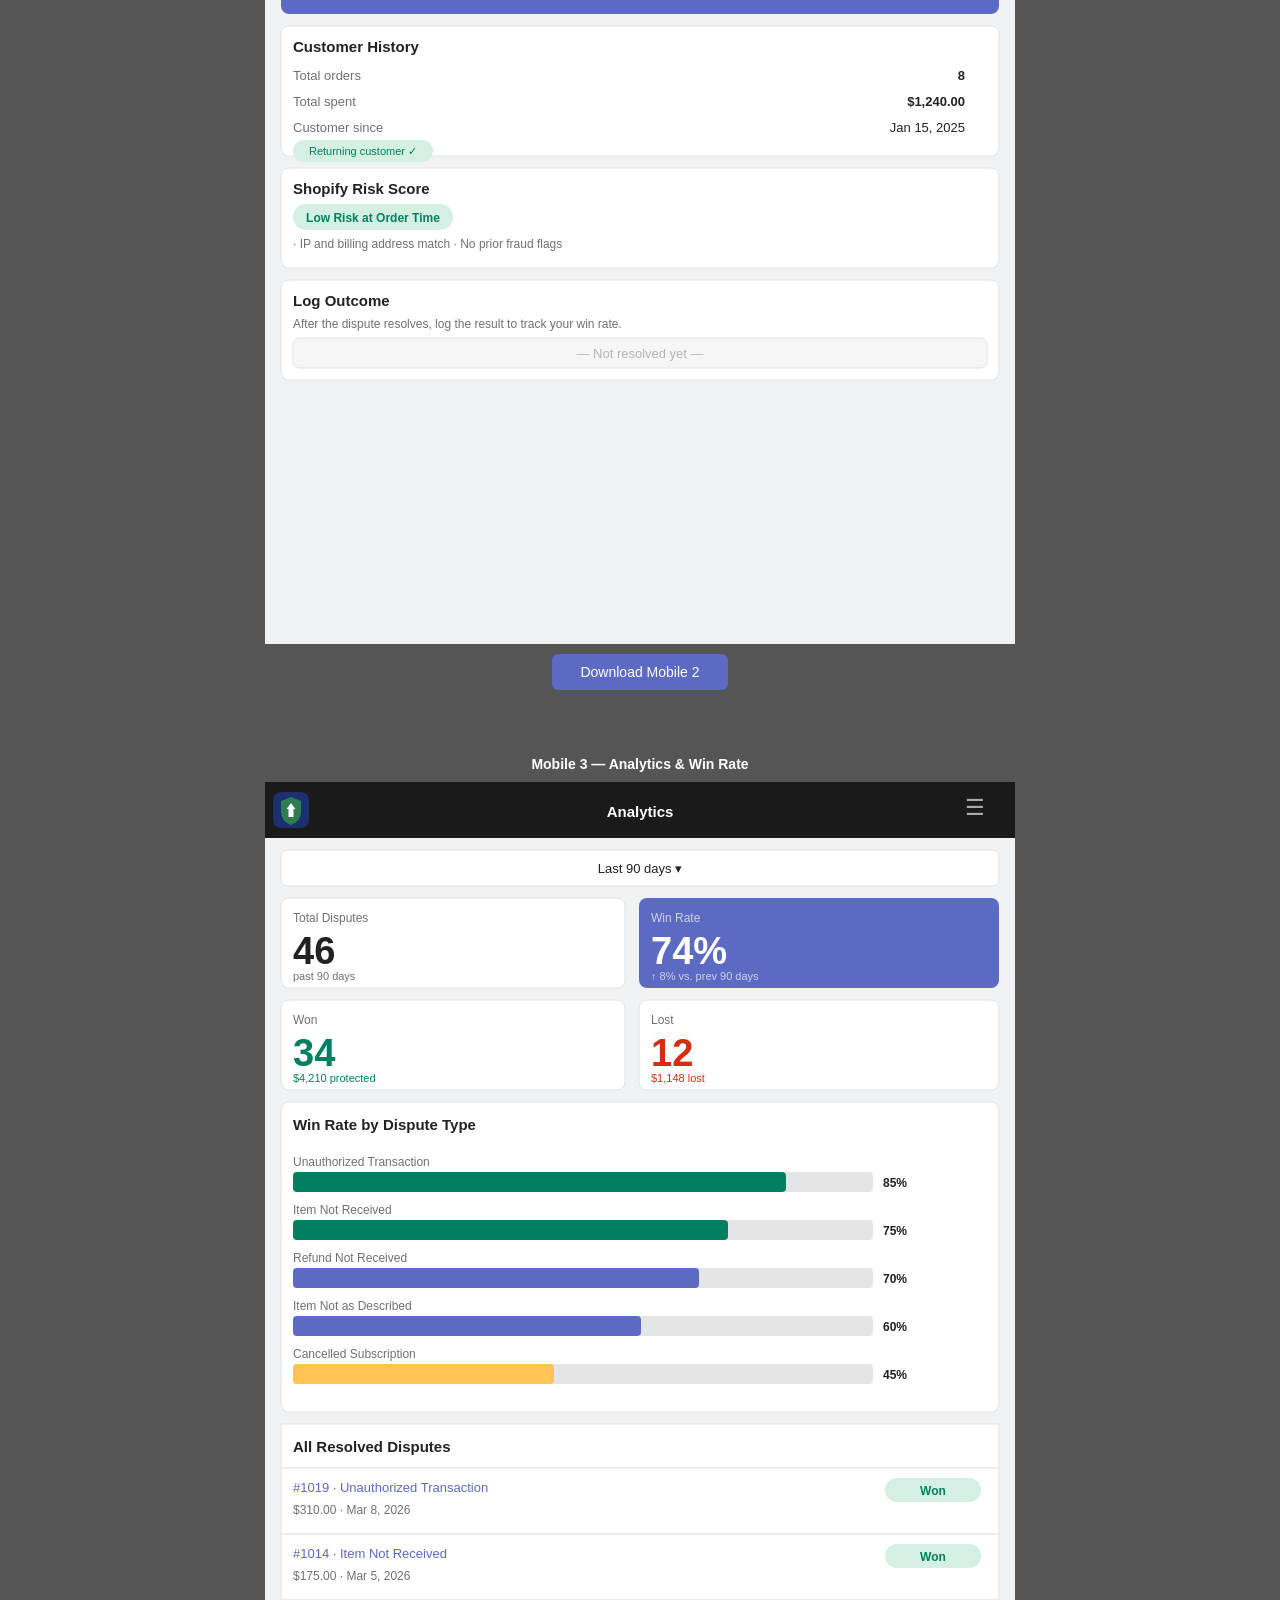
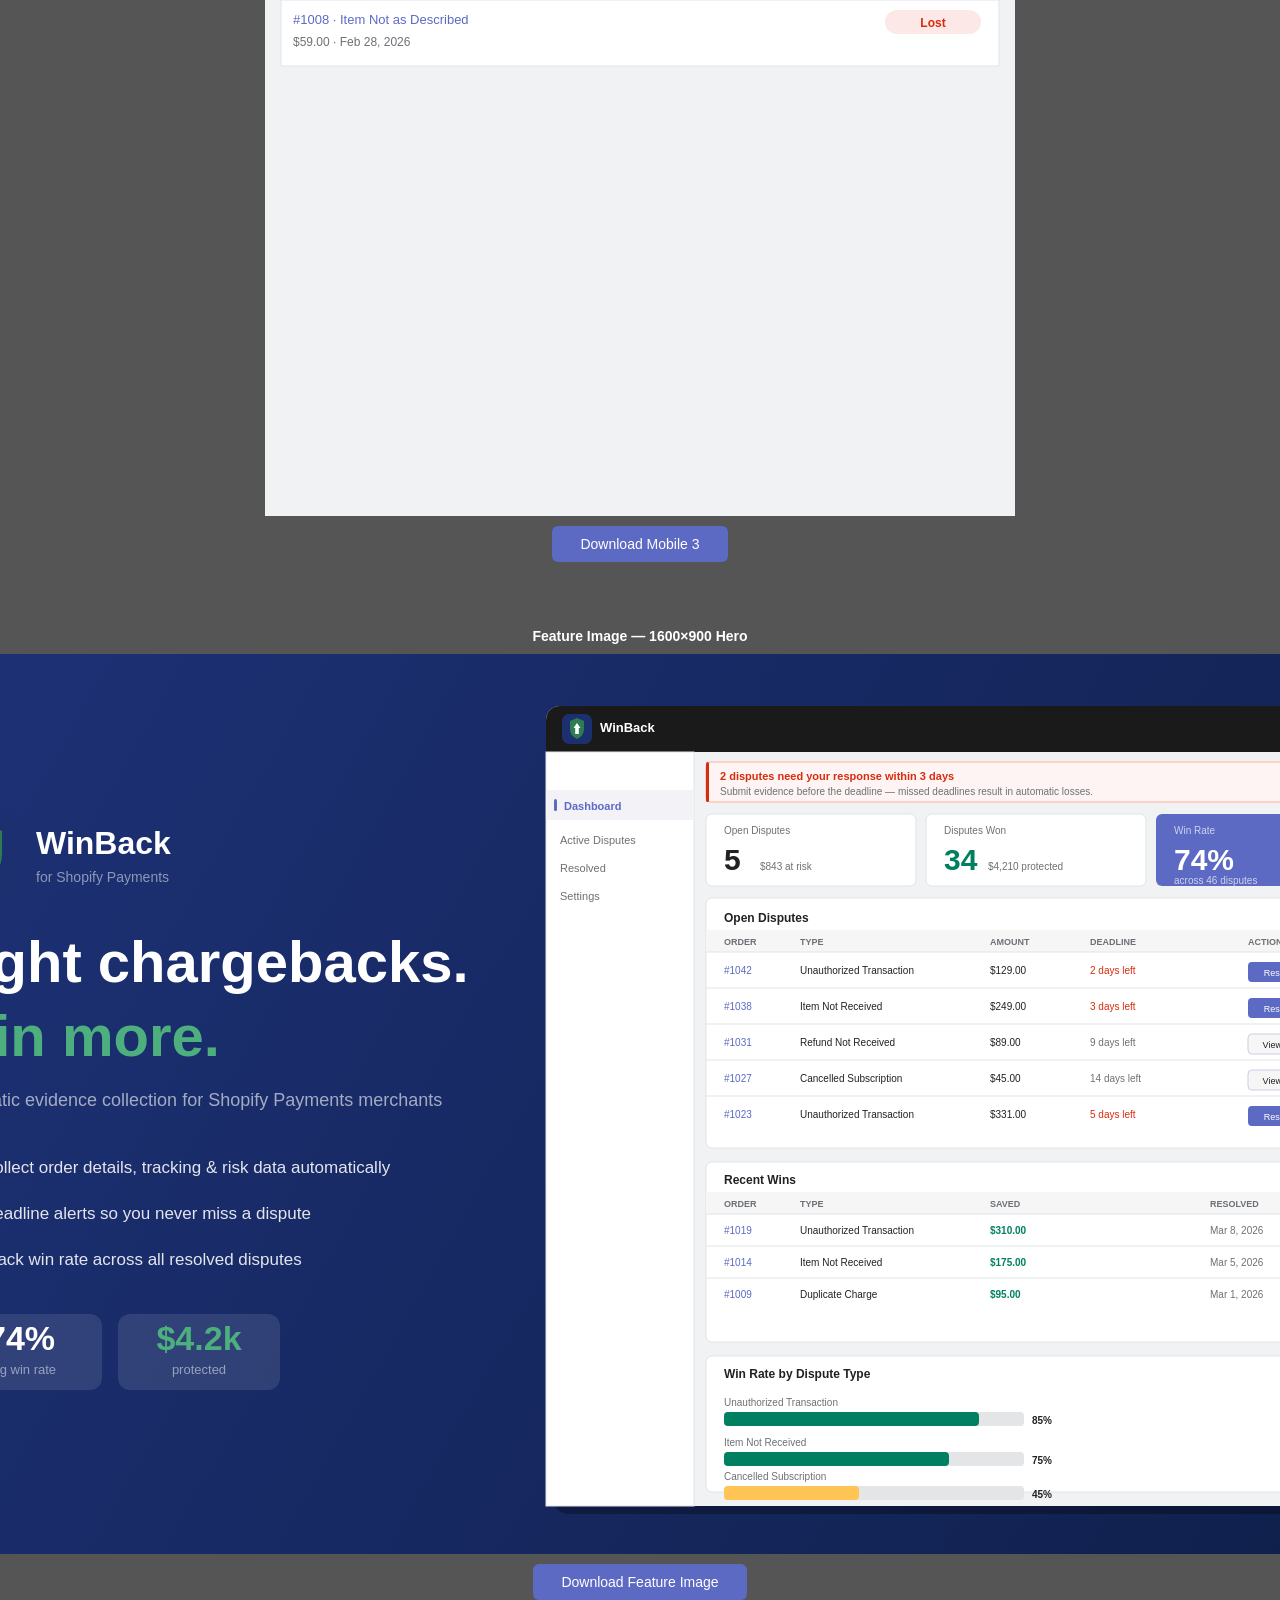
==== commit d1410556: "Add 1600x900 feature image to shopify-screenshot.html Navy hero layout with WinBack branding on left" ====
--- a/shopify-screenshot.html
+++ b/shopify-screenshot.html
@@ -611,9 +611,231 @@
   <div class="status" id="mt3"></div>
 </div>
 
+<!-- ===================== FEATURE IMAGE: 1600x900 Hero ===================== -->
+<div class="card">
+  <div class="label">Feature Image — 1600×900 Hero</div>
+  <svg id="feat" xmlns="http://www.w3.org/2000/svg" width="1600" height="900" viewBox="0 0 1600 900">
+    <defs>
+      <style>text{font-family:-apple-system,BlinkMacSystemFont,'Segoe UI',sans-serif;}</style>
+      <linearGradient id="bggrad" x1="0" y1="0" x2="1600" y2="900" gradientUnits="userSpaceOnUse">
+        <stop offset="0%" stop-color="#1e3278"/>
+        <stop offset="100%" stop-color="#0f1f4a"/>
+      </linearGradient>
+    </defs>
+
+    <!-- Background -->
+    <rect width="1600" height="900" fill="url(#bggrad)"/>
+
+    <!-- LEFT SIDE: Brand + copy -->
+    <!-- Logo -->
+    <g transform="translate(100, 158)">
+      <rect width="80" height="80" rx="18" fill="#1c2f6e"/>
+      <path d="M40 10 L62 19 L62 42 Q62 62 40 72 Q18 62 18 42 L18 19 Z" fill="#2e7d52"/>
+      <path d="M40 24 L50 37 L45 37 L45 58 L35 58 L35 37 L30 37 Z" fill="#ffffff"/>
+    </g>
+    <text x="196" y="200" fill="#fff" font-size="32" font-weight="700">WinBack</text>
+    <text x="196" y="228" fill="rgba(255,255,255,0.5)" font-size="14">for Shopify Payments</text>
+
+    <!-- Headline -->
+    <text x="100" y="328" fill="#ffffff" font-size="58" font-weight="800">Fight chargebacks.</text>
+    <text x="100" y="402" fill="#4caf7d" font-size="58" font-weight="800">Win more.</text>
+
+    <!-- Sub -->
+    <text x="100" y="452" fill="rgba(255,255,255,0.6)" font-size="18">Automatic evidence collection for Shopify Payments merchants</text>
+
+    <!-- Checkmarks -->
+    <circle cx="118" cy="514" r="13" fill="#2e7d52"/>
+    <path d="M111 514 L116 519 L125 509" stroke="#fff" stroke-width="2.5" fill="none" stroke-linecap="round" stroke-linejoin="round"/>
+    <text x="142" y="519" fill="rgba(255,255,255,0.88)" font-size="17">Collect order details, tracking &amp; risk data automatically</text>
+
+    <circle cx="118" cy="560" r="13" fill="#2e7d52"/>
+    <path d="M111 560 L116 565 L125 555" stroke="#fff" stroke-width="2.5" fill="none" stroke-linecap="round" stroke-linejoin="round"/>
+    <text x="142" y="565" fill="rgba(255,255,255,0.88)" font-size="17">Deadline alerts so you never miss a dispute</text>
+
+    <circle cx="118" cy="606" r="13" fill="#2e7d52"/>
+    <path d="M111 606 L116 611 L125 601" stroke="#fff" stroke-width="2.5" fill="none" stroke-linecap="round" stroke-linejoin="round"/>
+    <text x="142" y="611" fill="rgba(255,255,255,0.88)" font-size="17">Track win rate across all resolved disputes</text>
+
+    <!-- Stat pills -->
+    <rect x="100" y="660" width="162" height="76" rx="12" fill="rgba(255,255,255,0.1)"/>
+    <text x="181" y="696" fill="#fff" font-size="34" font-weight="700" text-anchor="middle">74%</text>
+    <text x="181" y="720" fill="rgba(255,255,255,0.5)" font-size="13" text-anchor="middle">avg win rate</text>
+
+    <rect x="278" y="660" width="162" height="76" rx="12" fill="rgba(255,255,255,0.1)"/>
+    <text x="359" y="696" fill="#4caf7d" font-size="34" font-weight="700" text-anchor="middle">$4.2k</text>
+    <text x="359" y="720" fill="rgba(255,255,255,0.5)" font-size="13" text-anchor="middle">protected</text>
+
+    <!-- RIGHT SIDE: App card -->
+    <!-- Shadow -->
+    <rect x="714" y="60" width="850" height="800" rx="14" fill="rgba(0,0,0,0.3)"/>
+    <!-- Card -->
+    <rect x="706" y="52" width="850" height="800" rx="14" fill="#f1f2f3"/>
+
+    <!-- Nav bar -->
+    <rect x="706" y="52" width="850" height="46" rx="14" fill="#1a1a1a"/>
+    <rect x="706" y="80" width="850" height="18" fill="#1a1a1a"/>
+    <g transform="translate(722, 60)">
+      <rect width="30" height="30" rx="7" fill="#1c2f6e"/>
+      <path d="M15 4 L22 7 L22 15 Q22 22 15 25 Q8 22 8 15 L8 7 Z" fill="#2e7d52"/>
+      <path d="M15 9 L18.5 14 L16.8 14 L16.8 20 L13.2 20 L13.2 14 L11.5 14 Z" fill="#fff"/>
+    </g>
+    <text x="760" y="78" fill="#fff" font-size="13" font-weight="600">WinBack</text>
+
+    <!-- Sidebar -->
+    <rect x="706" y="98" width="148" height="754" fill="#fff" stroke="#e1e3e5" stroke-width="1"/>
+    <rect x="706" y="136" width="148" height="30" fill="#f2f2f7"/>
+    <rect x="714" y="145" width="3" height="12" rx="1.5" fill="#5c6ac4"/>
+    <text x="724" y="156" fill="#5c6ac4" font-size="11" font-weight="600">Dashboard</text>
+    <text x="720" y="190" fill="#6d7175" font-size="11">Active Disputes</text>
+    <text x="720" y="218" fill="#6d7175" font-size="11">Resolved</text>
+    <text x="720" y="246" fill="#6d7175" font-size="11">Settings</text>
+
+    <!-- Content area: x=866 to x=1538 (width=672) -->
+    <!-- Alert banner -->
+    <rect x="866" y="108" width="672" height="40" rx="5" fill="#fff4f4" stroke="#fead9a" stroke-width="1"/>
+    <rect x="866" y="108" width="3" height="40" rx="1.5" fill="#d72c0d"/>
+    <text x="880" y="126" fill="#d72c0d" font-size="11" font-weight="600">2 disputes need your response within 3 days</text>
+    <text x="880" y="141" fill="#6d7175" font-size="10">Submit evidence before the deadline — missed deadlines result in automatic losses.</text>
+
+    <!-- Stat cards -->
+    <rect x="866" y="160" width="210" height="72" rx="6" fill="#fff" stroke="#e1e3e5" stroke-width="1"/>
+    <text x="884" y="180" fill="#6d7175" font-size="10">Open Disputes</text>
+    <text x="884" y="216" fill="#202223" font-size="30" font-weight="700">5</text>
+    <text x="920" y="216" fill="#6d7175" font-size="10">$843 at risk</text>
+
+    <rect x="1086" y="160" width="220" height="72" rx="6" fill="#fff" stroke="#e1e3e5" stroke-width="1"/>
+    <text x="1104" y="180" fill="#6d7175" font-size="10">Disputes Won</text>
+    <text x="1104" y="216" fill="#008060" font-size="30" font-weight="700">34</text>
+    <text x="1148" y="216" fill="#6d7175" font-size="10">$4,210 protected</text>
+
+    <rect x="1316" y="160" width="222" height="72" rx="6" fill="#5c6ac4"/>
+    <text x="1334" y="180" fill="rgba(255,255,255,0.7)" font-size="10">Win Rate</text>
+    <text x="1334" y="216" fill="#fff" font-size="30" font-weight="700">74%</text>
+    <text x="1334" y="230" fill="rgba(255,255,255,0.7)" font-size="10">across 46 disputes</text>
+
+    <!-- Open Disputes table -->
+    <rect x="866" y="244" width="672" height="250" rx="6" fill="#fff" stroke="#e1e3e5" stroke-width="1"/>
+    <text x="884" y="268" fill="#202223" font-size="12" font-weight="600">Open Disputes</text>
+    <rect x="866" y="276" width="672" height="22" fill="#f6f6f7"/>
+    <text x="884" y="291" fill="#6d7175" font-size="9" font-weight="600">ORDER</text>
+    <text x="960" y="291" fill="#6d7175" font-size="9" font-weight="600">TYPE</text>
+    <text x="1150" y="291" fill="#6d7175" font-size="9" font-weight="600">AMOUNT</text>
+    <text x="1250" y="291" fill="#6d7175" font-size="9" font-weight="600">DEADLINE</text>
+    <text x="1408" y="291" fill="#6d7175" font-size="9" font-weight="600">ACTION</text>
+    <line x1="866" y1="298" x2="1538" y2="298" stroke="#e1e3e5" stroke-width="1"/>
+    <!-- Row 1 -->
+    <text x="884" y="320" fill="#5c6ac4" font-size="10">#1042</text>
+    <text x="960" y="320" fill="#202223" font-size="10">Unauthorized Transaction</text>
+    <text x="1150" y="320" fill="#202223" font-size="10">$129.00</text>
+    <text x="1250" y="320" fill="#d72c0d" font-size="10">2 days left</text>
+    <rect x="1408" y="308" width="88" height="20" rx="4" fill="#5c6ac4"/>
+    <text x="1452" y="322" fill="#fff" font-size="9" text-anchor="middle">Respond Now</text>
+    <line x1="866" y1="334" x2="1538" y2="334" stroke="#e1e3e5" stroke-width="1"/>
+    <!-- Row 2 -->
+    <text x="884" y="356" fill="#5c6ac4" font-size="10">#1038</text>
+    <text x="960" y="356" fill="#202223" font-size="10">Item Not Received</text>
+    <text x="1150" y="356" fill="#202223" font-size="10">$249.00</text>
+    <text x="1250" y="356" fill="#d72c0d" font-size="10">3 days left</text>
+    <rect x="1408" y="344" width="88" height="20" rx="4" fill="#5c6ac4"/>
+    <text x="1452" y="358" fill="#fff" font-size="9" text-anchor="middle">Respond Now</text>
+    <line x1="866" y1="370" x2="1538" y2="370" stroke="#e1e3e5" stroke-width="1"/>
+    <!-- Row 3 -->
+    <text x="884" y="392" fill="#5c6ac4" font-size="10">#1031</text>
+    <text x="960" y="392" fill="#202223" font-size="10">Refund Not Received</text>
+    <text x="1150" y="392" fill="#202223" font-size="10">$89.00</text>
+    <text x="1250" y="392" fill="#6d7175" font-size="10">9 days left</text>
+    <rect x="1408" y="380" width="88" height="20" rx="4" fill="#f6f6f7" stroke="#c9cfe4" stroke-width="1"/>
+    <text x="1452" y="394" fill="#202223" font-size="9" text-anchor="middle">View Evidence</text>
+    <line x1="866" y1="406" x2="1538" y2="406" stroke="#e1e3e5" stroke-width="1"/>
+    <!-- Row 4 -->
+    <text x="884" y="428" fill="#5c6ac4" font-size="10">#1027</text>
+    <text x="960" y="428" fill="#202223" font-size="10">Cancelled Subscription</text>
+    <text x="1150" y="428" fill="#202223" font-size="10">$45.00</text>
+    <text x="1250" y="428" fill="#6d7175" font-size="10">14 days left</text>
+    <rect x="1408" y="416" width="88" height="20" rx="4" fill="#f6f6f7" stroke="#c9cfe4" stroke-width="1"/>
+    <text x="1452" y="430" fill="#202223" font-size="9" text-anchor="middle">View Evidence</text>
+    <line x1="866" y1="442" x2="1538" y2="442" stroke="#e1e3e5" stroke-width="1"/>
+    <!-- Row 5 -->
+    <text x="884" y="464" fill="#5c6ac4" font-size="10">#1023</text>
+    <text x="960" y="464" fill="#202223" font-size="10">Unauthorized Transaction</text>
+    <text x="1150" y="464" fill="#202223" font-size="10">$331.00</text>
+    <text x="1250" y="464" fill="#d72c0d" font-size="10">5 days left</text>
+    <rect x="1408" y="452" width="88" height="20" rx="4" fill="#5c6ac4"/>
+    <text x="1452" y="466" fill="#fff" font-size="9" text-anchor="middle">Respond Now</text>
+
+    <!-- Recent Wins section -->
+    <rect x="866" y="508" width="672" height="180" rx="6" fill="#fff" stroke="#e1e3e5" stroke-width="1"/>
+    <text x="884" y="530" fill="#202223" font-size="12" font-weight="600">Recent Wins</text>
+    <rect x="866" y="538" width="672" height="22" fill="#f6f6f7"/>
+    <text x="884" y="553" fill="#6d7175" font-size="9" font-weight="600">ORDER</text>
+    <text x="960" y="553" fill="#6d7175" font-size="9" font-weight="600">TYPE</text>
+    <text x="1150" y="553" fill="#6d7175" font-size="9" font-weight="600">SAVED</text>
+    <text x="1370" y="553" fill="#6d7175" font-size="9" font-weight="600">RESOLVED</text>
+    <line x1="866" y1="560" x2="1538" y2="560" stroke="#e1e3e5" stroke-width="1"/>
+    <text x="884" y="580" fill="#5c6ac4" font-size="10">#1019</text>
+    <text x="960" y="580" fill="#202223" font-size="10">Unauthorized Transaction</text>
+    <text x="1150" y="580" fill="#008060" font-size="10" font-weight="600">$310.00</text>
+    <text x="1370" y="580" fill="#6d7175" font-size="10">Mar 8, 2026</text>
+    <line x1="866" y1="592" x2="1538" y2="592" stroke="#e1e3e5" stroke-width="1"/>
+    <text x="884" y="612" fill="#5c6ac4" font-size="10">#1014</text>
+    <text x="960" y="612" fill="#202223" font-size="10">Item Not Received</text>
+    <text x="1150" y="612" fill="#008060" font-size="10" font-weight="600">$175.00</text>
+    <text x="1370" y="612" fill="#6d7175" font-size="10">Mar 5, 2026</text>
+    <line x1="866" y1="624" x2="1538" y2="624" stroke="#e1e3e5" stroke-width="1"/>
+    <text x="884" y="644" fill="#5c6ac4" font-size="10">#1009</text>
+    <text x="960" y="644" fill="#202223" font-size="10">Duplicate Charge</text>
+    <text x="1150" y="644" fill="#008060" font-size="10" font-weight="600">$95.00</text>
+    <text x="1370" y="644" fill="#6d7175" font-size="10">Mar 1, 2026</text>
+
+    <!-- Win rate bar chart teaser -->
+    <rect x="866" y="702" width="672" height="136" rx="6" fill="#fff" stroke="#e1e3e5" stroke-width="1"/>
+    <text x="884" y="724" fill="#202223" font-size="12" font-weight="600">Win Rate by Dispute Type</text>
+    <text x="884" y="752" fill="#6d7175" font-size="10">Unauthorized Transaction</text>
+    <rect x="884" y="758" width="300" height="14" rx="4" fill="#e4e5e7"/>
+    <rect x="884" y="758" width="255" height="14" rx="4" fill="#008060"/>
+    <text x="1192" y="770" fill="#202223" font-size="10" font-weight="600">85%</text>
+    <text x="884" y="792" fill="#6d7175" font-size="10">Item Not Received</text>
+    <rect x="884" y="798" width="300" height="14" rx="4" fill="#e4e5e7"/>
+    <rect x="884" y="798" width="225" height="14" rx="4" fill="#008060"/>
+    <text x="1192" y="810" fill="#202223" font-size="10" font-weight="600">75%</text>
+    <text x="884" y="826" fill="#6d7175" font-size="10">Cancelled Subscription</text>
+    <rect x="884" y="832" width="300" height="14" rx="4" fill="#e4e5e7"/>
+    <rect x="884" y="832" width="135" height="14" rx="4" fill="#ffc453"/>
+    <text x="1192" y="844" fill="#202223" font-size="10" font-weight="600">45%</text>
+  </svg>
+  <button onclick="dlFeat()">Download Feature Image</button>
+  <div class="status" id="fst"></div>
+</div>
+
 <canvas id="c" width="1600" height="900"></canvas>
 
 <script>
+function dlFeat() {
+  const status = document.getElementById('fst');
+  status.textContent = 'Generating...';
+  const svg = document.getElementById('feat');
+  const canvas = document.getElementById('c');
+  canvas.width = 1600; canvas.height = 900;
+  const ctx = canvas.getContext('2d');
+  const svgData = new XMLSerializer().serializeToString(svg);
+  const blob = new Blob([svgData], {type:'image/svg+xml;charset=utf-8'});
+  const url = URL.createObjectURL(blob);
+  const img = new Image();
+  img.onload = function() {
+    ctx.clearRect(0, 0, 1600, 900);
+    ctx.drawImage(img, 0, 0, 1600, 900);
+    URL.revokeObjectURL(url);
+    canvas.toBlob(function(b) {
+      const a = document.createElement('a');
+      a.href = URL.createObjectURL(b);
+      a.download = 'winback-feature-image.png';
+      a.click();
+      status.textContent = 'Saved as winback-feature-image.png';
+    }, 'image/png');
+  };
+  img.onerror = function() { status.textContent = 'Error — try Chrome or Firefox.'; };
+  img.src = url;
+}
 function dl(svgId, filename, statusId) {
   const status = document.getElementById(statusId);
   status.textContent = 'Generating...';
